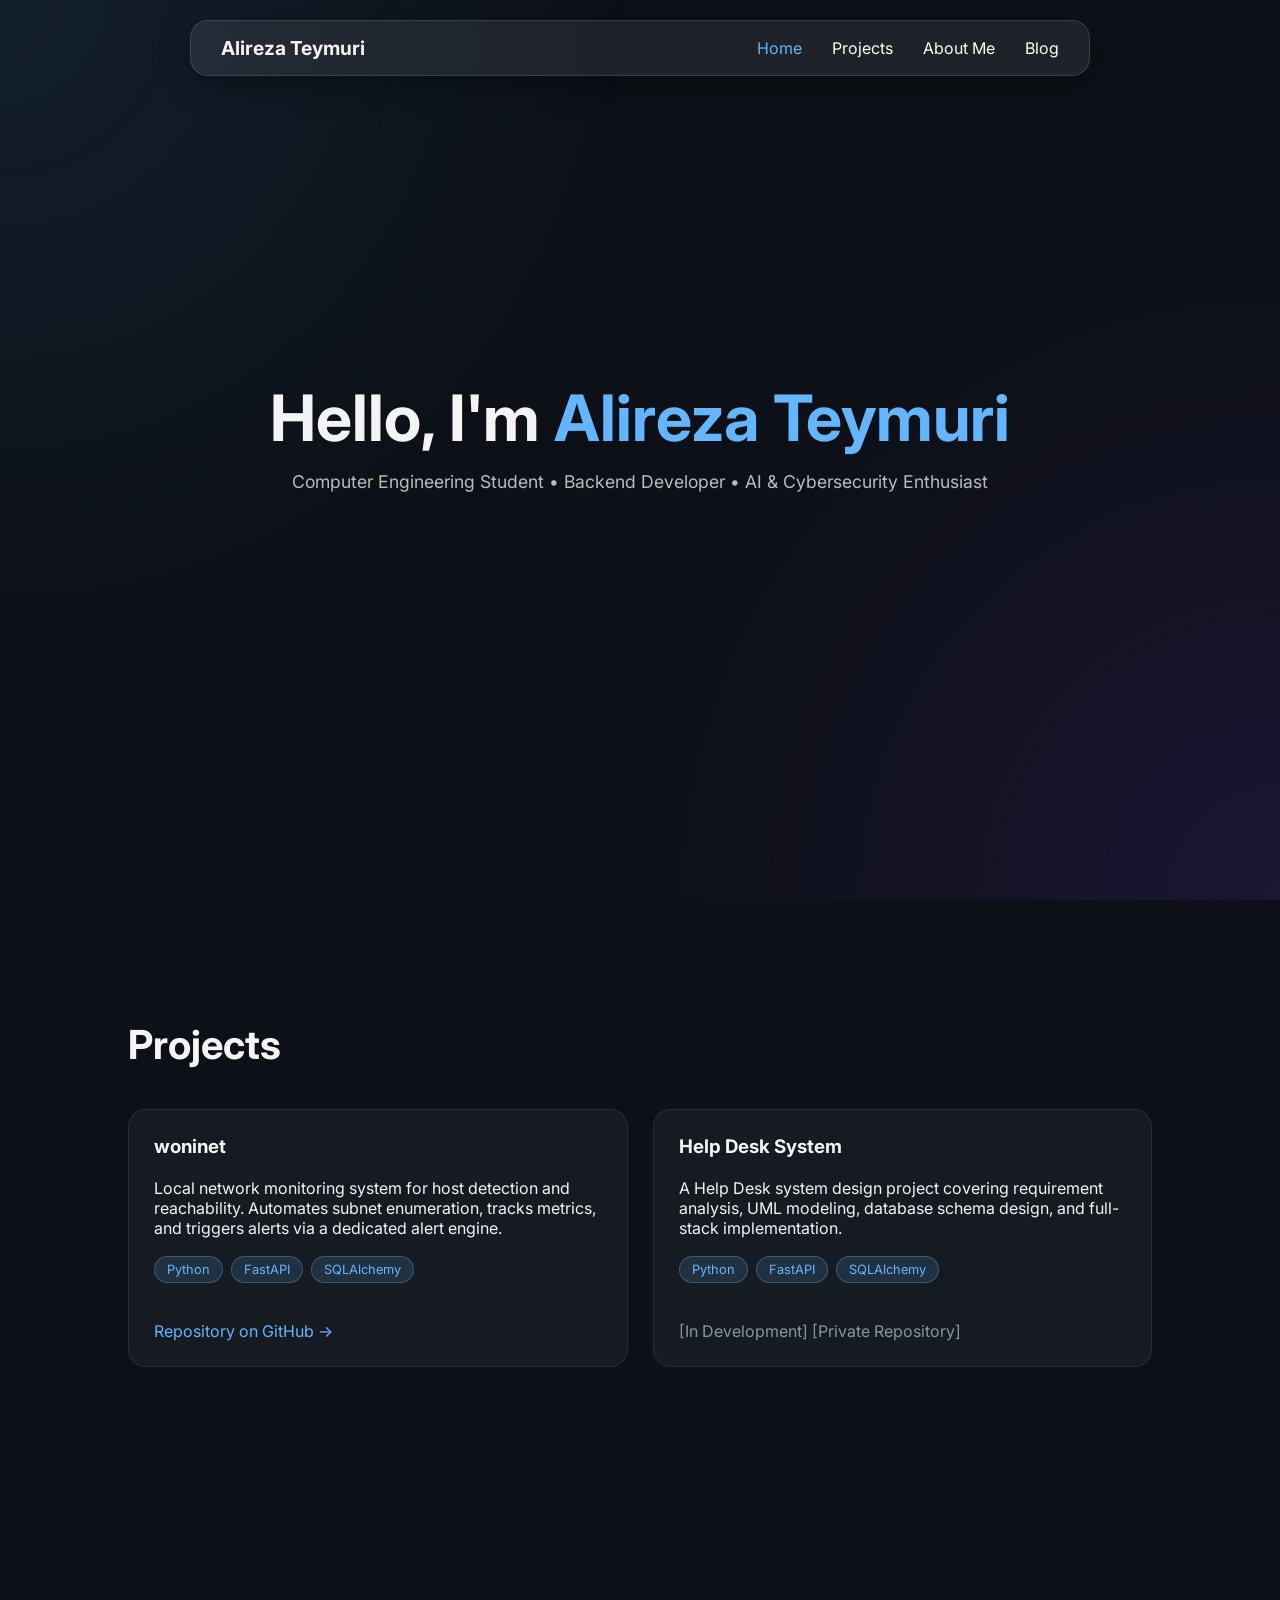
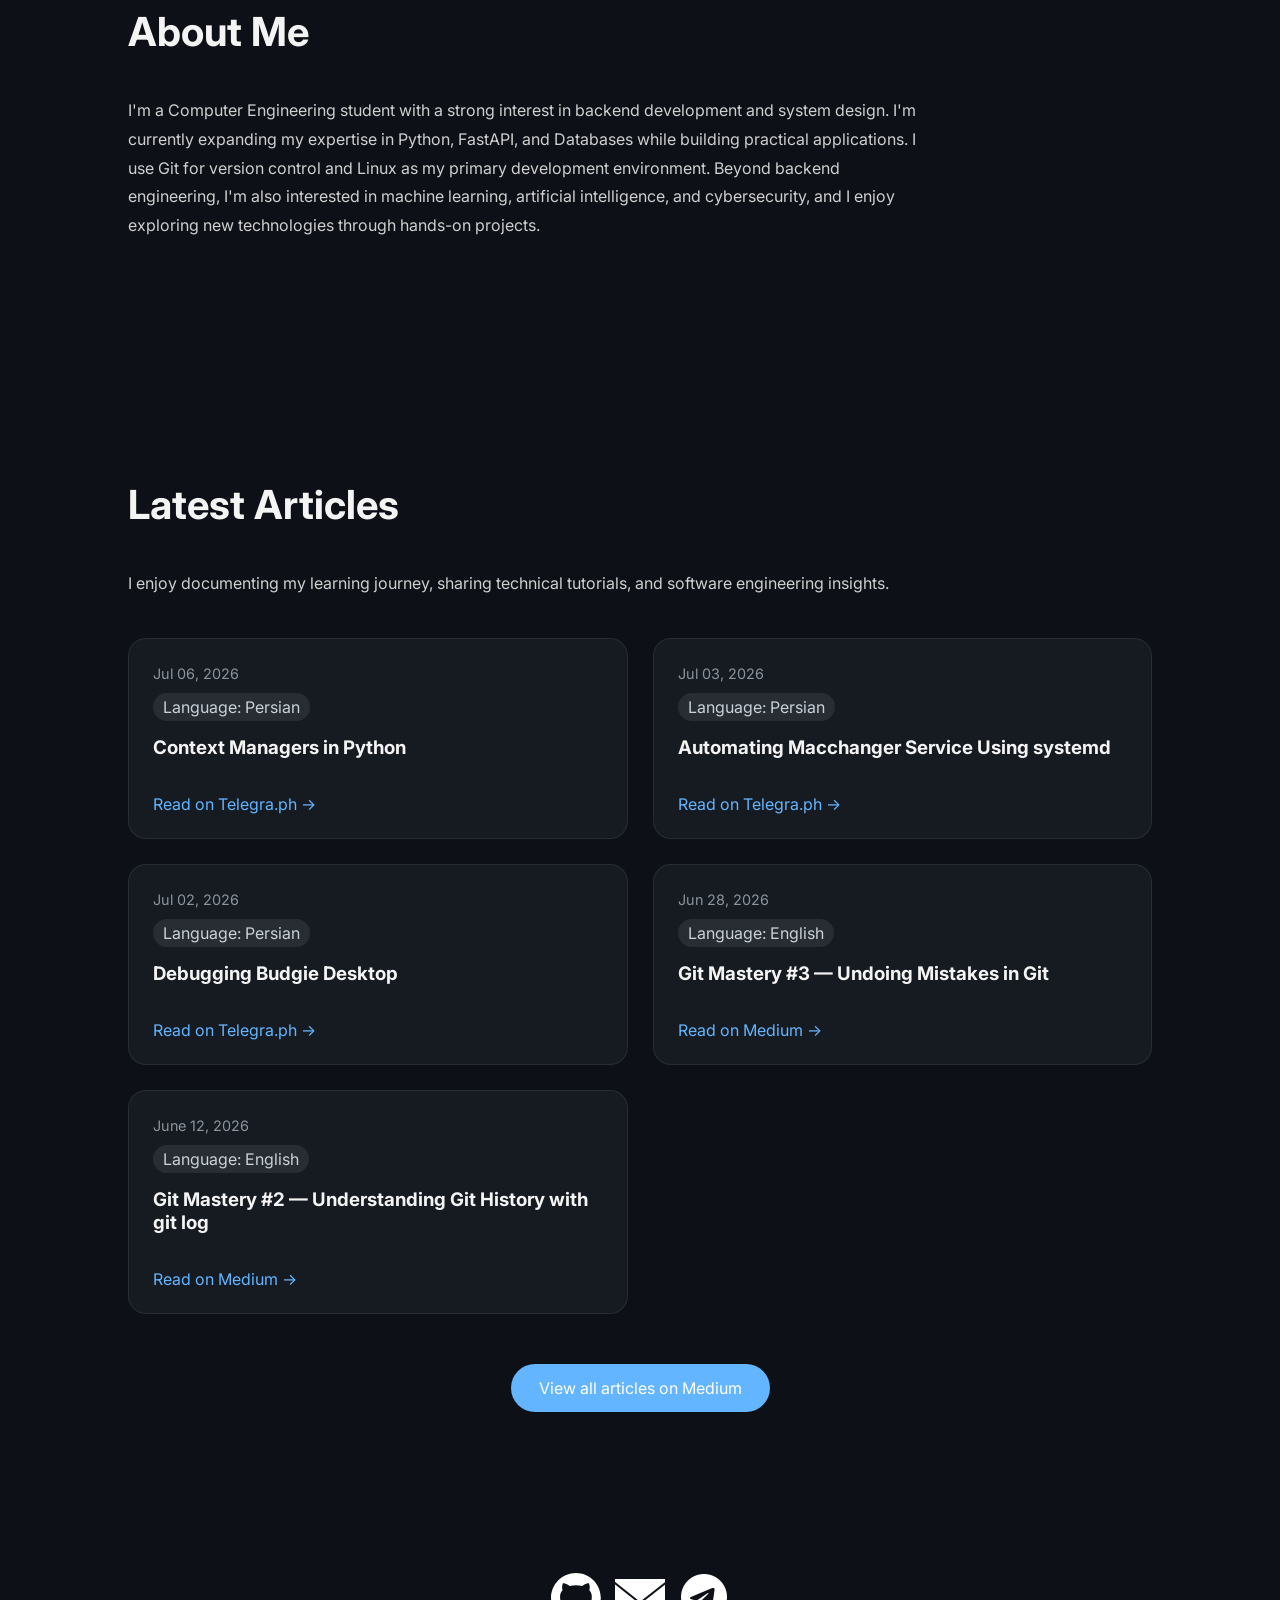
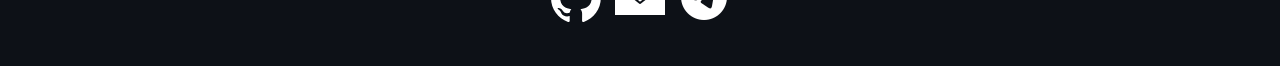
==== index.html @ 61dcb10d "refactor: remove the terminal project files" ====
<!DOCTYPE html>
<html lang="en">
<head>
    <meta charset="UTF-8">
    <meta name="viewport" content="width=device-width, initial-scale=1.0">
    <title>Alireza Teymuri | Portfolio</title>

    <link rel="stylesheet" href="./static/style.css">

    <!-- Google Font -->
    <link rel="preconnect" href="https://fonts.googleapis.com">
    <link rel="preconnect" href="https://fonts.gstatic.com" crossorigin>
    <link href="https://fonts.googleapis.com/css2?family=Inter:wght@300;400;500;600;700&display=swap" rel="stylesheet">
    <link rel="shortcut icon" href="./img/icons8-curly-brackets-16.png" type="image/x-icon">
</head>
<body>

<nav id="navbar">
    <div class="logo">Alireza Teymuri</div>

    <ul>
        <li><a href="#home" class="active">Home</a></li>
        <li><a href="#projects">Projects</a></li>
        <li><a href="#about">About Me</a></li>
        <li><a href="#blog">Blog</a></li>
    </ul>
</nav>

<section id="home" class="hero">
    <div class="hero-content">
        <h1>Hello, I'm <span>Alireza Teymuri</span></h1>
        <p>
            Computer Engineering Student • Backend Developer •
            AI & Cybersecurity Enthusiast
        </p>
    </div>
</section>

<section id="projects">
    <h2>Projects</h2>

    <div class="cards">

        <div class="card">
            <h3>woninet</h3>
            <br />
            <p>
                Local network monitoring system for host detection and reachability.
                Automates subnet enumeration, tracks metrics, and triggers alerts via
                a dedicated alert engine.
            </p>
            <div class="tech-stack">
                <span class="tech">Python</span>
                <span class="tech">FastAPI</span>
                <span class="tech">SQLAlchemy</span>
            </div>
            <a href="https://github.com/teymuri-alireza/woninet" target="_blank" rel="noopener noreferrer">
                Repository on GitHub →
            </a>
        </div>

        <div class="card">
            <h3>Help Desk System</h3>
            <br />
            <p>
                A Help Desk system design project covering requirement analysis,
                UML modeling, database schema design, and full-stack implementation.
            </p>
            <div class="tech-stack">
                <span class="tech">Python</span>
                <span class="tech">FastAPI</span>
                <span class="tech">SQLAlchemy</span>
            </div>
            <br />
            <span class="in_development">[In Development] [Private Repository]</span>
        </div>

    </div>
</section>

<section id="about">
    <h2>About Me</h2>

    <p>
        I'm a Computer Engineering student with a strong interest in backend development and
        system design. I'm currently expanding my expertise in Python, FastAPI, and Databases while
        building practical applications. I use Git for version control and Linux as my primary
        development environment. Beyond backend engineering, I'm also interested in machine
        learning, artificial intelligence, and cybersecurity, and I enjoy exploring new technologies
        through hands-on projects.
    </p>

</section>

<section id="blog">
    <h2>Latest Articles</h2>

    <p class="section-description">
        I enjoy documenting my learning journey, sharing technical tutorials,
        and software engineering insights.
    </p>

    <div class="blog-grid">

        <article class="blog-card">
            <span class="blog-date">Jul 06, 2026</span>
            <div class="blog-meta">
                <span class="lang-badge">Language: Persian</span>
            </div>
            <h3>Context Managers in Python</h3>
            <a href="https://telegra.ph/Context-Managers-in-Python-07-06"
                target="_blank"
                rel="noopener noreferrer">
                Read on Telegra.ph →
            </a>
        </article>

        <article class="blog-card">
            <span class="blog-date">Jul 03, 2026</span>
            <div class="blog-meta">
                <span class="lang-badge">Language: Persian</span>
            </div>
            <h3>Automating Macchanger Service Using systemd</h3>
            <a href="https://telegra.ph/Automating-Macchanger-Service-Using-systemd-07-03"
                target="_blank"
                rel="noopener noreferrer">
                Read on Telegra.ph →
            </a>
        </article>

        <article class="blog-card">
            <span class="blog-date">Jul 02, 2026</span>
            <div class="blog-meta">
                <span class="lang-badge">Language: Persian</span>
            </div>
            <h3>Debugging Budgie Desktop</h3>
            <a href="https://telegra.ph/Debugging-Budgie-Desktop-07-02"
                target="_blank"
                rel="noopener noreferrer">
                Read on Telegra.ph →
            </a>
        </article>

        <article class="blog-card">
            <span class="blog-date">Jun 28, 2026</span>
            <div class="blog-meta">
                <span class="lang-badge">Language: English</span>
            </div>
            <h3>Git Mastery #3 — Undoing Mistakes in Git</h3>
            <a href="https://medium.com/@teymuri_dev/git-mastery-3-undoing-mistakes-in-git-7dbf4051f733"
                target="_blank"
                rel="noopener noreferrer">
                Read on Medium →
            </a>
        </article>

        <article class="blog-card">
            <span class="blog-date">June 12, 2026</span>
            <div class="blog-meta">
                <span class="lang-badge">Language: English</span>
            </div>
            <h3>Git Mastery #2 — Understanding Git History with git log</h3>
            <a href="https://medium.com/@teymuri_dev/git-mastery-2-understanding-git-history-with-git-log-06827c3f1d6e"
                target="_blank"
                rel="noopener noreferrer">
                Read on Medium →
            </a>
        </article>

    </div>

    <div class="blog-footer">
        <a class="medium-btn"
            href="https://medium.com/@teymuri_dev"
            target="_blank"
            rel="noopener noreferrer">
            View all articles on Medium
        </a>
    </div>
</section>

<footer>
    <a href="https://github.com/teymuri-alireza" alt="GitHub" title="GitHub" target="_blank" rel="noopener noreferrer">
        <img src="./img/github-mark-white.svg" />
    </a>
    <a href="mailto:teymuri.alireza98@gmail.com" alt="E-Mail" title="E-Mail">
        <img src="./img/icons8-email-50.png" />
    </a>
    <a href="https://t.me/DevJournals" alt="Telegram Channel (Language: Persian)" title="Telegram Channel (Language: Persian)">
        <img src="./img/icons8-telegram-50.png" />
    </a>
</footer>

<script src="./static/app.js"></script>

</body>
</html>
---- static/style.css ----
::selection{
    background: #64b5ff;
    color: #161b22;
}

::-webkit-scrollbar {
  width: 10px;
}

::-webkit-scrollbar-track {
  background: #f1f1f1; 
}

::-webkit-scrollbar-thumb {
  background: #64b5ff; 
}

::-webkit-scrollbar-thumb:hover {
  background: #2b74ff; 
}

*{
    margin:0;
    padding:0;
    box-sizing:border-box;
}

html{
    scroll-behavior:smooth;
}

body{
    font-family:"Inter",sans-serif;
    background:#0d1117;
    color:#f4f4f4;
    overflow-x:hidden;
    cursor: url("../img/icons8-select-cursor-24.png") 0 0, auto;
}

/* Background */
body::before{
    content:"";
    position:fixed;
    inset:0;
    background:
    radial-gradient(circle at top left,#1f3b5b55,transparent 40%),
    radial-gradient(circle at bottom right,#3c1e7055,transparent 40%);
    z-index:-2;
}

/* Navbar */
nav{
    position:fixed;
    top:20px;
    left:50%;
    transform:translateX(-50%);
    width:min(900px,90%);
    padding:15px 30px;
    display:flex;
    justify-content:space-between;
    align-items:center;
    border-radius:18px;
    background:rgba(255,255,255,.08);
    backdrop-filter:blur(16px);
    -webkit-backdrop-filter:blur(16px);
    border:1px solid rgba(255,255,255,.12);
    box-shadow:0 8px 30px rgba(0,0,0,.35);
    z-index:1000;
}

.logo{
    font-size:1.2rem;
    font-weight:700;
}

nav ul{
    display:flex;
    list-style:none;
    gap:30px;
}

nav a{
    color:white;
    text-decoration:none;
    transition:.3s;
}

nav a:hover,
nav a.active{
    color:#64b5ff;
}

/* Hero */
.hero{
    min-height:100vh;
    display:flex;
    justify-content:center;
    align-items:center;
    text-align:center;
    padding:0 20px;
}

.hero h1{
    font-size:4rem;
    margin-bottom:15px;
}

.hero span{
    color:#64b5ff;
}

.hero p{
    color:#bcbcbc;
    font-size:1.1rem;
    margin-bottom:30px;
}

button{
    padding:14px 32px;
    border:none;
    border-radius:50px;
    background:#2b74ff;
    color:white;
    cursor:pointer;
    transition:.3s;
}

button:hover{
    transform:translateY(-3px);
    background:#4388ff;
}

/* Sections */
section{
    padding:120px 10%;
}

section h2{
    font-size:2.5rem;
    margin-bottom:40px;
}

/* Cards */
.cards{
    display:grid;
    grid-template-columns:repeat(auto-fit,minmax(260px,1fr));
    gap:25px;
}

.card{
    background:#161b22;
    border:1px solid rgba(255,255,255,.08);
    border-radius:18px;
    padding:25px;
    transition:.3s;
}

.card:hover{
    transform:translateY(-8px);
    border-color:#2b74ff;
}

.card a{
    display:inline-block;
    margin-top:20px;
    color:#64b5ff;
    text-decoration:none;
}

.card .in_development{
    color: #8b949e;
}

/* Stack Badges */
.tech-stack {
    display: flex;
    flex-wrap: wrap;
    gap: 8px;
    margin: 18px 0;
}

.tech {
    padding: 5px 12px;
    border-radius: 999px;
    font-size: 0.8rem;
    background: rgba(100, 181, 255, 0.15);
    color: #64b5ff;
    border: 1px solid rgba(100, 181, 255, 0.3);
}

/* About */
#about p,
#blog p{
    max-width:800px;
    line-height:1.8;
    color:#cfcfcf;
}

/* Latest Articles */
.blog-grid{
    display:grid;
    grid-template-columns:repeat(auto-fit,minmax(420px,1fr));
    gap:25px;
    margin-top:40px;
}

.blog-card{
    background:#161b22;
    border:1px solid rgba(255,255,255,.08);
    border-radius:18px;
    padding:24px;
    transition:.3s;
}

.blog-card:hover{
    transform:translateY(-8px);
    border-color:#64b5ff;
}

.blog-date{
    color:#8b949e;
    font-size:.9rem;
}

.blog-card h3{
    margin:15px 0;
}

.blog-card p{
    color:#c9d1d9;
    line-height:1.6;
}

.blog-card a{
    display:inline-block;
    margin-top:20px;
    color:#64b5ff;
    text-decoration:none;
}

.blog-meta {
    margin: 10px 0;
}

.lang-badge {
    display: inline-block;
    padding: 4px 10px;
    border-radius: 999px;
    background: rgba(255,255,255,0.08);
    color: #c9d1d9;
}

.blog-footer{
    margin-top:50px;
    text-align:center;
}

.medium-btn{
    display:inline-block;
    padding:14px 28px;
    border-radius:50px;
    background:#64b5ff;
    color:#fff;
    text-decoration:none;
}

/* Footer */

footer{
    padding:40px;
    text-align:center;
    color:#888;
}

footer a{
    color: transparent;
    margin-left: 5px;
    margin-right: 5px;
}

footer img{
    width: 50px;
}

/* Responsive */
@media(max-width:700px){

    nav{
        flex-direction:column;
        gap:15px;
    }

    nav ul{
        gap:15px;
        flex-wrap:wrap;
        justify-content:center;
    }

    .hero h1{
        font-size:2.7rem;
    }

}
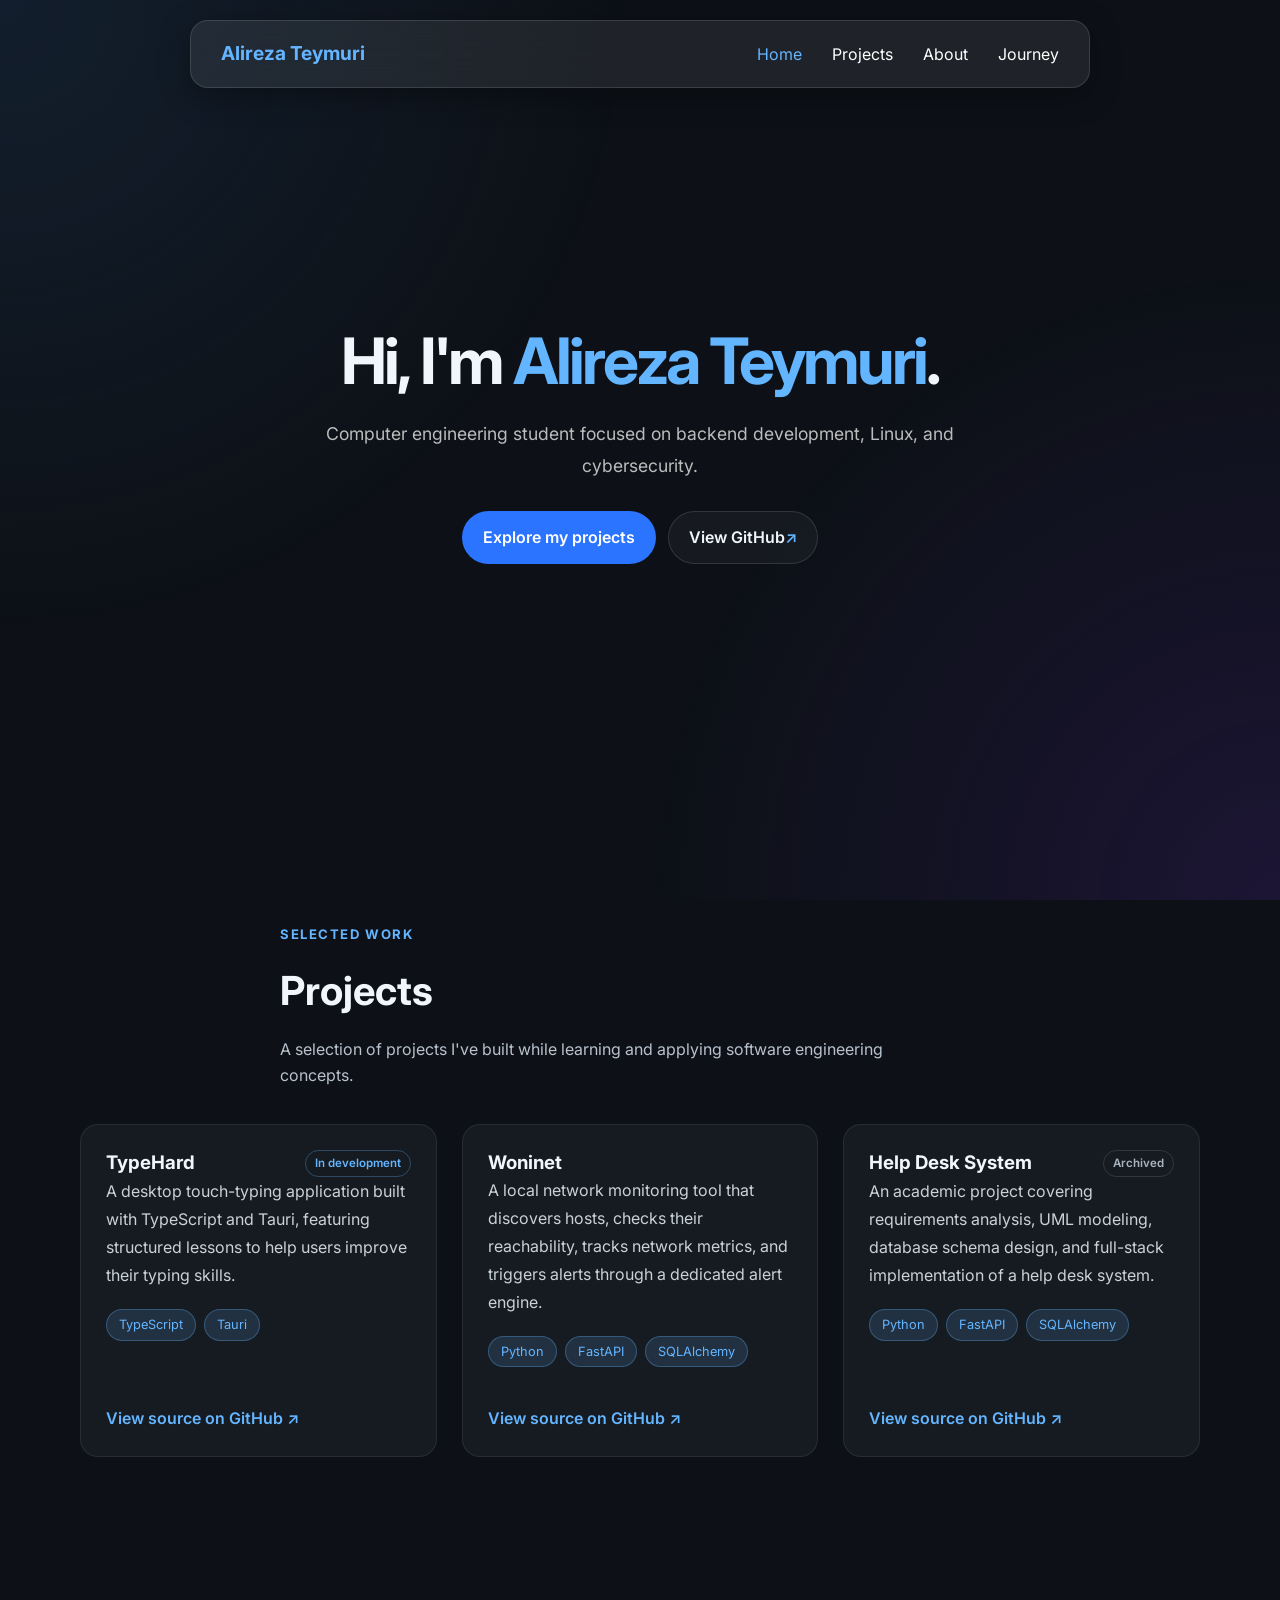
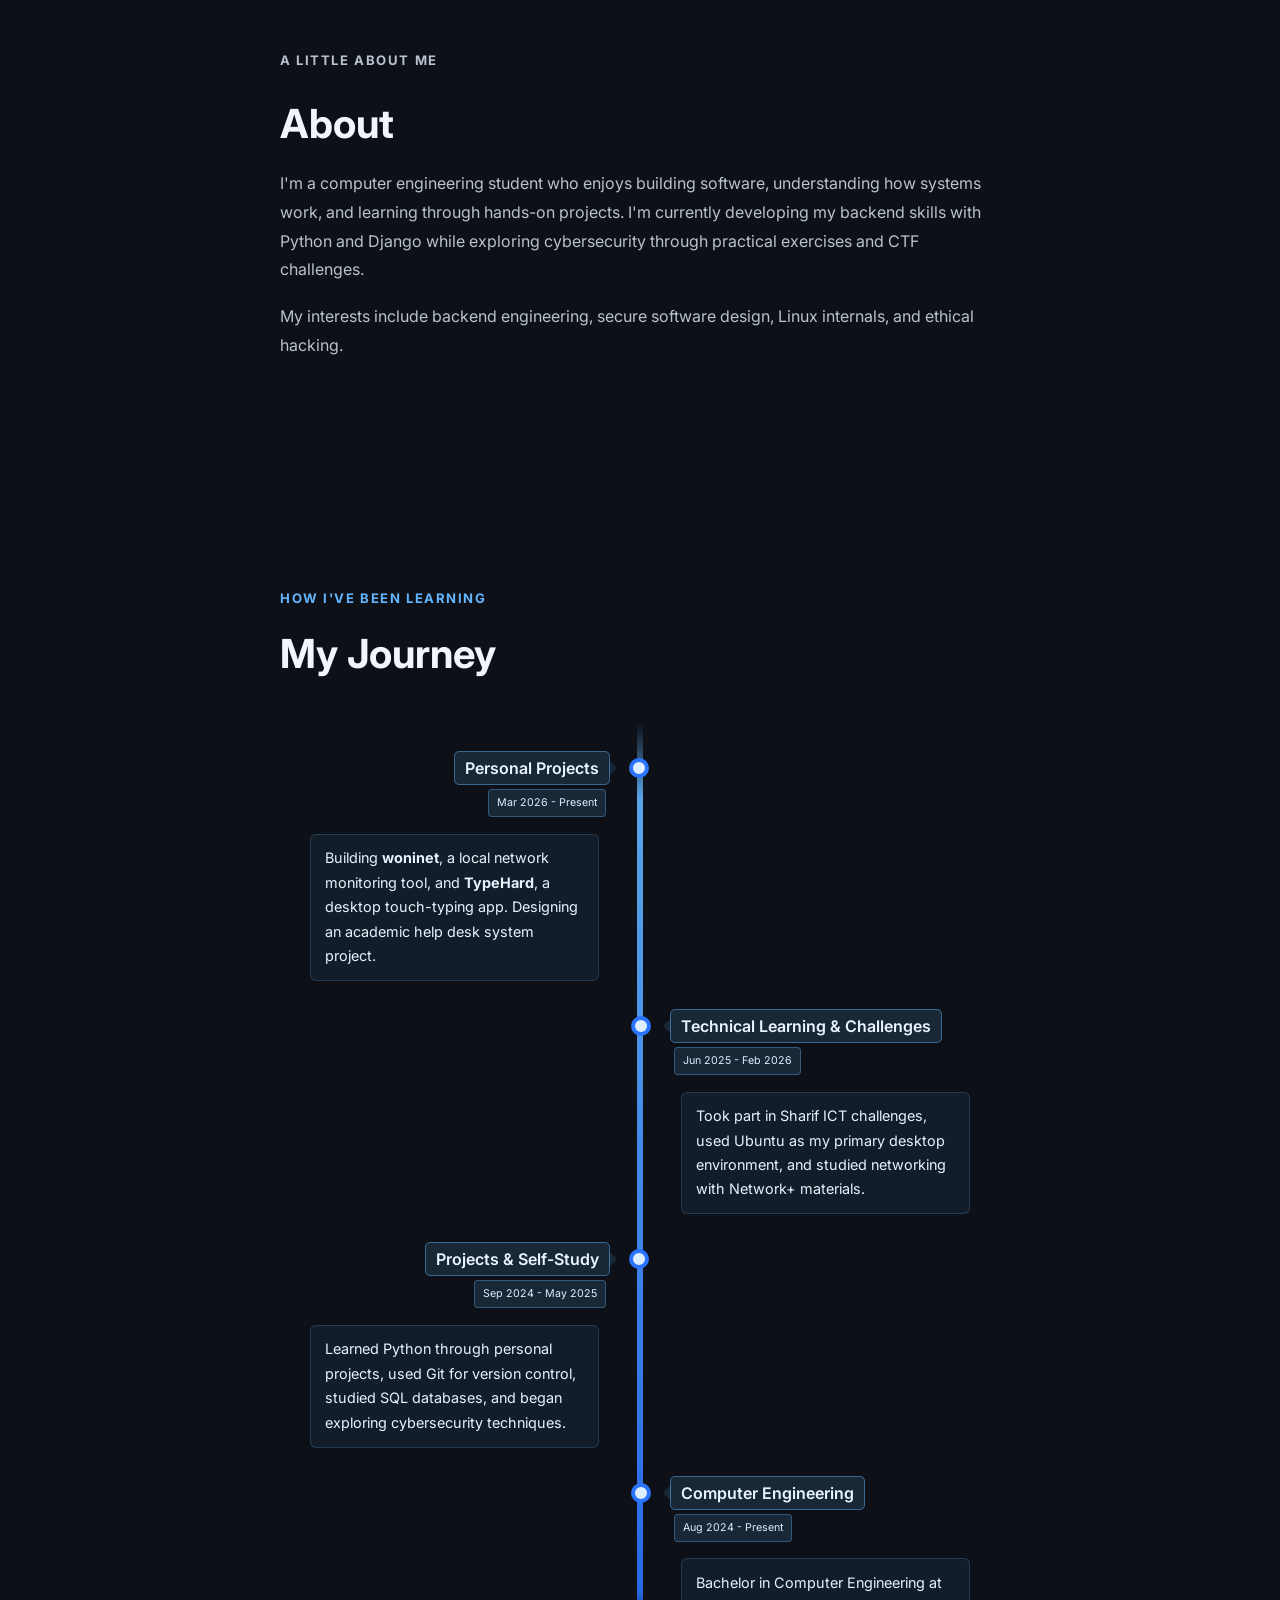
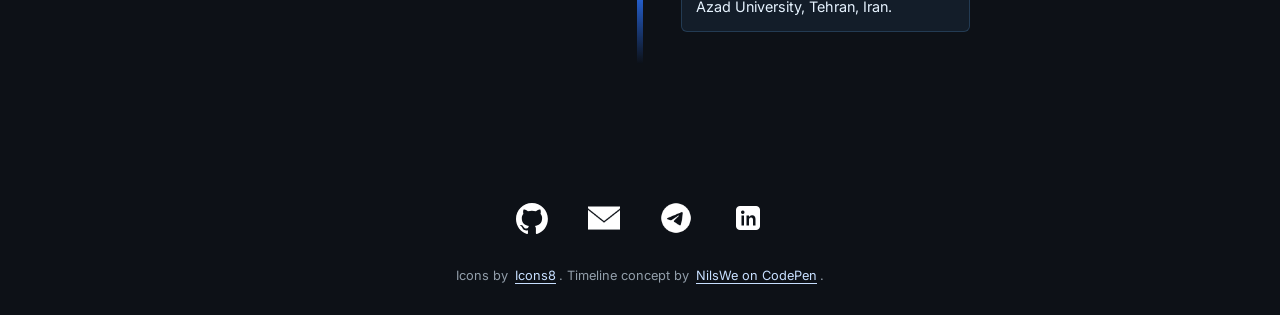
==== commit 6d3e8538: "feat(ui): update UI, add timeline, and remove articles" ====
--- a/index.html
+++ b/index.html
@@ -2,196 +2,169 @@
 <html lang="en">
 <head>
     <meta charset="UTF-8">
-    <meta name="viewport" content="width=device-width, initial-scale=1.0">
+    <meta name="viewport" content="width=device-width, initial-scale=1">
+    <meta name="description" content="Alireza Teymuri's portfolio: backend development, software projects, Linux, and cybersecurity.">
+    <meta name="theme-color" content="#0d1117">
     <title>Alireza Teymuri | Portfolio</title>
 
     <link rel="stylesheet" href="./static/style.css">
-
-    <!-- Google Font -->
     <link rel="preconnect" href="https://fonts.googleapis.com">
     <link rel="preconnect" href="https://fonts.gstatic.com" crossorigin>
-    <link href="https://fonts.googleapis.com/css2?family=Inter:wght@300;400;500;600;700&display=swap" rel="stylesheet">
-    <link rel="shortcut icon" href="./img/icons8-curly-brackets-16.png" type="image/x-icon">
+    <link href="https://fonts.googleapis.com/css2?family=Inter:wght@400;500;600;700&display=swap" rel="stylesheet">
+    <link rel="icon" href="./img/icons8-curly-brackets-16.png" type="image/png">
 </head>
 <body>
+    <nav id="navbar" aria-label="Main navigation">
+        <a class="logo" href="#home" aria-label="Alireza Teymuri — home">Alireza Teymuri</a>
+        <ul>
+            <li><a href="#home" class="active">Home</a></li>
+            <li><a href="#projects">Projects</a></li>
+            <li><a href="#about">About</a></li>
+            <li><a href="#timeline">Journey</a></li>
+        </ul>
+    </nav>
 
-<nav id="navbar">
-    <div class="logo">Alireza Teymuri</div>
+    <main id="main-content">
+        <section id="home" class="hero">
+            <div class="hero-content">
+                <h1>Hi, I'm <span>Alireza Teymuri</span>.</h1>
+                <p class="hero-summary">Computer engineering student focused on backend development, Linux, and cybersecurity.</p>
+                <div class="hero-actions">
+                    <a class="button button-primary" href="#projects">Explore my projects</a>
+                    <a class="button button-secondary" href="https://github.com/teymuri-alireza" target="_blank" rel="noopener noreferrer">View GitHub <span aria-hidden="true">↗</span></a>
+                </div>
+            </div>
+        </section>
 
-    <ul>
-        <li><a href="#home" class="active">Home</a></li>
-        <li><a href="#projects">Projects</a></li>
-        <li><a href="#about">About Me</a></li>
-        <li><a href="#blog">Blog</a></li>
-    </ul>
-</nav>
+        <section id="projects" class="section">
+            <div class="section-heading">
+                <p class="eyebrow">Selected work</p>
+                <h2>Projects</h2>
+                <p>A selection of projects I've built while learning and applying software engineering concepts.</p>
+            </div>
 
-<section id="home" class="hero">
-    <div class="hero-content">
-        <h1>Hello, I'm <span>Alireza Teymuri</span></h1>
-        <p>
-            Computer Engineering Student • Backend Developer •
-            AI & Cybersecurity Enthusiast
-        </p>
-    </div>
-</section>
+            <div class="cards">
+                <article class="card">
+                    <div class="card-heading">
+                        <h3>TypeHard</h3>
+                        <span class="project-status">In development</span>
+                    </div>
+                    <p>A desktop touch-typing application built with TypeScript and Tauri, featuring structured lessons to help users improve their typing skills.</p>
+                    <div class="tech-stack" aria-label="Technologies used">
+                        <span class="tech">TypeScript</span>
+                        <span class="tech">Tauri</span>
+                    </div>
+                    <a class="project-link" href="https://github.com/teymuri-alireza/typehard" target="_blank" rel="noopener noreferrer">View source on GitHub <span aria-hidden="true">↗</span></a>
+                </article>
 
-<section id="projects">
-    <h2>Projects</h2>
+                <article class="card">
+                    <div class="card-heading">
+                        <h3>Woninet</h3>
+                    </div>
+                    <p>A local network monitoring tool that discovers hosts, checks their reachability, tracks network metrics, and triggers alerts through a dedicated alert engine.</p>
+                    <div class="tech-stack" aria-label="Technologies used">
+                        <span class="tech">Python</span>
+                        <span class="tech">FastAPI</span>
+                        <span class="tech">SQLAlchemy</span>
+                    </div>
+                    <a class="project-link" href="https://github.com/teymuri-alireza/woninet" target="_blank" rel="noopener noreferrer">View source on GitHub <span aria-hidden="true">↗</span></a>
+                </article>
 
-    <div class="cards">
+                <article class="card">
+                    <div class="card-heading">
+                        <h3>Help Desk System</h3>
+                        <span class="project-status project-status-muted">Archived</span>
+                    </div>
+                    <p>An academic project covering requirements analysis, UML modeling, database schema design, and full-stack implementation of a help desk system.</p>
+                    <div class="tech-stack" aria-label="Technologies used">
+                        <span class="tech">Python</span>
+                        <span class="tech">FastAPI</span>
+                        <span class="tech">SQLAlchemy</span>
+                    </div>
+                    <a class="project-link" href="https://github.com/teymuri-alireza/help-desk-system" target="_blank" rel="noopener noreferrer">View source on GitHub <span aria-hidden="true">↗</span></a>
+                </article>
+            </div>
+        </section>
 
-        <div class="card">
-            <h3>woninet</h3>
-            <br />
-            <p>
-                Local network monitoring system for host detection and reachability.
-                Automates subnet enumeration, tracks metrics, and triggers alerts via
-                a dedicated alert engine.
-            </p>
-            <div class="tech-stack">
-                <span class="tech">Python</span>
-                <span class="tech">FastAPI</span>
-                <span class="tech">SQLAlchemy</span>
+        <section id="about" class="section about-section">
+            <div class="section-heading">
+                <p class="eyebrow">A little about me</p>
+                <h2>About</h2>
+                <p>I'm a computer engineering student who enjoys building software, understanding how systems work, and learning through hands-on projects. I'm currently developing my backend skills with Python and Django while exploring cybersecurity through practical exercises and CTF challenges.</p>
+                <p>My interests include backend engineering, secure software design, Linux internals, and ethical hacking.</p>
             </div>
-            <a href="https://github.com/teymuri-alireza/woninet" target="_blank" rel="noopener noreferrer">
-                Repository on GitHub →
+        </section>
+
+        <section id="timeline" class="section journey-section">
+            <div class="section-heading">
+                <p class="eyebrow">How I've been learning</p>
+                <h2>My Journey</h2>
+            </div>
+            <ol class="timeline">
+                <li>
+                    <div class="direction-l">
+                        <div class="flag-wrapper">
+                            <span class="flag">Personal Projects</span>
+                            <span class="time-wrapper"><time class="time" datetime="2026-03">Mar 2026 - Present</time></span>
+                        </div>
+                        <div class="desc">
+                            Building <strong>woninet</strong>, a local network monitoring tool, and <strong>TypeHard</strong>, a desktop touch-typing app. Designing an academic help desk system project.
+                        </div>
+                    </div>
+                </li>
+                <li>
+                    <div class="direction-r">
+                        <div class="flag-wrapper">
+                            <span class="flag">Technical Learning &amp; Challenges</span>
+                            <span class="time-wrapper"><time class="time" datetime="2025-06">Jun 2025 - Feb 2026</time></span>
+                        </div>
+                        <div class="desc">
+                            Took part in Sharif ICT challenges, used Ubuntu as my primary desktop environment, and studied networking with Network+ materials.
+                        </div>
+                    </div>
+                </li>
+                <li>
+                    <div class="direction-l">
+                        <div class="flag-wrapper">
+                            <span class="flag">Projects &amp; Self-Study</span>
+                            <span class="time-wrapper"><time class="time" datetime="2024-09">Sep 2024 - May 2025</time></span>
+                        </div>
+                        <div class="desc">
+                            Learned Python through personal projects, used Git for version control, studied SQL databases, and began exploring cybersecurity techniques.
+                        </div>
+                    </div>
+                </li>
+                <li>
+                    <div class="direction-r">
+                        <div class="flag-wrapper">
+                            <span class="flag">Computer Engineering</span>
+                            <span class="time-wrapper"><time class="time" datetime="2024-08">Aug 2024 - Present</time></span>
+                        </div>
+                        <div class="desc">Bachelor in Computer Engineering at Azad University, Tehran, Iran.</div>
+                    </div>
+                </li>
+            </ol>
+        </section>
+    </main>
+
+    <footer class="site-footer">
+        <div class="social-links" aria-label="Contact and social links">
+            <a href="https://github.com/teymuri-alireza" aria-label="GitHub" title="GitHub" target="_blank" rel="noopener noreferrer">
+                <img src="./img/github-mark-white.svg" alt="" width="40" height="40">
+            </a>
+            <a href="mailto:teymuri.alireza98@gmail.com" aria-label="Email" title="Email">
+                <img src="./img/icons8-email-50.png" alt="" width="40" height="40">
+            </a>
+            <a href="https://t.me/DevJournals" aria-label="Telegram channel (Persian)" title="Telegram channel (in Persian)" target="_blank" rel="noopener noreferrer">
+                <img src="./img/icons8-telegram-50.png" alt="" width="40" height="40">
+            </a>
+            <a href="https://www.linkedin.com/in/alireza-teymuri-b76406443/" aria-label="LinkedIn" title="LinkedIn" target="_blank" rel="noopener noreferrer">
+                <img src="./img/icons8-linkedin-64.png" alt="" width="40" height="40">
             </a>
         </div>
+        <p class="credits">Icons by <a href="https://icons8.com/" target="_blank" rel="noopener noreferrer">Icons8</a>. Timeline concept by <a href="https://codepen.io/NilsWe/pen/Axdozd" target="_blank" rel="noopener noreferrer">NilsWe on CodePen</a>.</p>
+    </footer>
 
-        <div class="card">
-            <h3>Help Desk System</h3>
-            <br />
-            <p>
-                A Help Desk system design project covering requirement analysis,
-                UML modeling, database schema design, and full-stack implementation.
-            </p>
-            <div class="tech-stack">
-                <span class="tech">Python</span>
-                <span class="tech">FastAPI</span>
-                <span class="tech">SQLAlchemy</span>
-            </div>
-            <br />
-            <span class="in_development">[In Development] [Private Repository]</span>
-        </div>
-
-    </div>
-</section>
-
-<section id="about">
-    <h2>About Me</h2>
-
-    <p>
-        I'm a Computer Engineering student with a strong interest in backend development and
-        system design. I'm currently expanding my expertise in Python, FastAPI, and Databases while
-        building practical applications. I use Git for version control and Linux as my primary
-        development environment. Beyond backend engineering, I'm also interested in machine
-        learning, artificial intelligence, and cybersecurity, and I enjoy exploring new technologies
-        through hands-on projects.
-    </p>
-
-</section>
-
-<section id="blog">
-    <h2>Latest Articles</h2>
-
-    <p class="section-description">
-        I enjoy documenting my learning journey, sharing technical tutorials,
-        and software engineering insights.
-    </p>
-
-    <div class="blog-grid">
-
-        <article class="blog-card">
-            <span class="blog-date">Jul 06, 2026</span>
-            <div class="blog-meta">
-                <span class="lang-badge">Language: Persian</span>
-            </div>
-            <h3>Context Managers in Python</h3>
-            <a href="https://telegra.ph/Context-Managers-in-Python-07-06"
-                target="_blank"
-                rel="noopener noreferrer">
-                Read on Telegra.ph →
-            </a>
-        </article>
-
-        <article class="blog-card">
-            <span class="blog-date">Jul 03, 2026</span>
-            <div class="blog-meta">
-                <span class="lang-badge">Language: Persian</span>
-            </div>
-            <h3>Automating Macchanger Service Using systemd</h3>
-            <a href="https://telegra.ph/Automating-Macchanger-Service-Using-systemd-07-03"
-                target="_blank"
-                rel="noopener noreferrer">
-                Read on Telegra.ph →
-            </a>
-        </article>
-
-        <article class="blog-card">
-            <span class="blog-date">Jul 02, 2026</span>
-            <div class="blog-meta">
-                <span class="lang-badge">Language: Persian</span>
-            </div>
-            <h3>Debugging Budgie Desktop</h3>
-            <a href="https://telegra.ph/Debugging-Budgie-Desktop-07-02"
-                target="_blank"
-                rel="noopener noreferrer">
-                Read on Telegra.ph →
-            </a>
-        </article>
-
-        <article class="blog-card">
-            <span class="blog-date">Jun 28, 2026</span>
-            <div class="blog-meta">
-                <span class="lang-badge">Language: English</span>
-            </div>
-            <h3>Git Mastery #3 — Undoing Mistakes in Git</h3>
-            <a href="https://medium.com/@teymuri_dev/git-mastery-3-undoing-mistakes-in-git-7dbf4051f733"
-                target="_blank"
-                rel="noopener noreferrer">
-                Read on Medium →
-            </a>
-        </article>
-
-        <article class="blog-card">
-            <span class="blog-date">June 12, 2026</span>
-            <div class="blog-meta">
-                <span class="lang-badge">Language: English</span>
-            </div>
-            <h3>Git Mastery #2 — Understanding Git History with git log</h3>
-            <a href="https://medium.com/@teymuri_dev/git-mastery-2-understanding-git-history-with-git-log-06827c3f1d6e"
-                target="_blank"
-                rel="noopener noreferrer">
-                Read on Medium →
-            </a>
-        </article>
-
-    </div>
-
-    <div class="blog-footer">
-        <a class="medium-btn"
-            href="https://medium.com/@teymuri_dev"
-            target="_blank"
-            rel="noopener noreferrer">
-            View all articles on Medium
-        </a>
-    </div>
-</section>
-
-<footer>
-    <a href="https://github.com/teymuri-alireza" alt="GitHub" title="GitHub" target="_blank" rel="noopener noreferrer">
-        <img src="./img/github-mark-white.svg" />
-    </a>
-    <a href="mailto:teymuri.alireza98@gmail.com" alt="E-Mail" title="E-Mail">
-        <img src="./img/icons8-email-50.png" />
-    </a>
-    <a href="https://t.me/DevJournals" alt="Telegram Channel (Language: Persian)" title="Telegram Channel (Language: Persian)">
-        <img src="./img/icons8-telegram-50.png" />
-    </a>
-</footer>
-
-<script src="./static/app.js"></script>
-
+    <script src="./static/app.js" defer></script>
 </body>
-</html>+</html>
--- a/static/style.css
+++ b/static/style.css
@@ -171,6 +171,12 @@
     color: #8b949e;
 }
 
+.card .archived_project {
+    color: #8b949e;
+    font-weight: 100;
+    font-size: 1rem;
+}
+
 /* Stack Badges */
 .tech-stack {
     display: flex;
@@ -189,79 +195,303 @@
 }
 
 /* About */
-#about p,
-#blog p{
+#about p {
     max-width:800px;
     line-height:1.8;
     color:#cfcfcf;
 }
 
-/* Latest Articles */
-.blog-grid{
-    display:grid;
-    grid-template-columns:repeat(auto-fit,minmax(420px,1fr));
-    gap:25px;
-    margin-top:40px;
-}
-
-.blog-card{
-    background:#161b22;
-    border:1px solid rgba(255,255,255,.08);
-    border-radius:18px;
-    padding:24px;
-    transition:.3s;
-}
-
-.blog-card:hover{
-    transform:translateY(-8px);
-    border-color:#64b5ff;
-}
-
-.blog-date{
-    color:#8b949e;
-    font-size:.9rem;
-}
-
-.blog-card h3{
-    margin:15px 0;
-}
-
-.blog-card p{
-    color:#c9d1d9;
-    line-height:1.6;
-}
-
-.blog-card a{
-    display:inline-block;
-    margin-top:20px;
-    color:#64b5ff;
-    text-decoration:none;
-}
-
-.blog-meta {
-    margin: 10px 0;
-}
-
-.lang-badge {
+/* Timeline */
+
+.timeline {
+    position: relative;
+    width: 660px;
+    margin: 0 auto;
+    margin-top: 20px;
+    padding: 1em 0;
+    list-style-type: none;
+}
+
+.timeline:before {
+    position: absolute;
+    left: 50%;
+    top: 0;
+    content: ' ';
+    display: block;
+    width: 6px;
+    height: 100%;
+    margin-left: -3px;
+    background: rgba(100, 181, 255, 0.2);
+    background: -moz-linear-gradient(top, rgba(100,181,255,0) 0%, rgba(100,181,255,0.9) 8%, rgba(43,116,255,0.9) 92%, rgba(100,181,255,0) 100%);
+    background: -webkit-gradient(linear, left top, left bottom, color-stop(0%,rgba(100,181,255,0)), color-stop(8%,rgba(100,181,255,0.9)), color-stop(92%,rgba(43,116,255,0.9)), color-stop(100%,rgba(100,181,255,0)));
+    background: -webkit-linear-gradient(top, rgba(100,181,255,0) 0%, rgba(100,181,255,0.9) 8%, rgba(43,116,255,0.9) 92%, rgba(100,181,255,0) 100%);
+    background: -o-linear-gradient(top, rgba(100,181,255,0) 0%, rgba(100,181,255,0.9) 8%, rgba(43,116,255,0.9) 92%, rgba(100,181,255,0) 100%);
+    background: -ms-linear-gradient(top, rgba(100,181,255,0) 0%, rgba(100,181,255,0.9) 8%, rgba(43,116,255,0.9) 92%, rgba(100,181,255,0) 100%);
+    background: linear-gradient(to bottom, rgba(100,181,255,0) 0%, rgba(100,181,255,0.9) 8%, rgba(43,116,255,0.9) 92%, rgba(100,181,255,0) 100%);
+
+    z-index: 5;
+}
+
+.timeline li {
+    padding: 1em 0;
+}
+
+.timeline li:after {
+    content: "";
+    display: block;
+    height: 0;
+    clear: both;
+    visibility: hidden;
+}
+
+.direction-l {
+    position: relative;
+    width: 300px;
+    float: left;
+    text-align: right;
+}
+
+.direction-r {
+    position: relative;
+    width: 300px;
+    float: right;
+}
+
+.flag-wrapper {
+    position: relative;
     display: inline-block;
-    padding: 4px 10px;
-    border-radius: 999px;
-    background: rgba(255,255,255,0.08);
-    color: #c9d1d9;
-}
-
-.blog-footer{
-    margin-top:50px;
-    text-align:center;
-}
-
-.medium-btn{
-    display:inline-block;
-    padding:14px 28px;
-    border-radius:50px;
-    background:#64b5ff;
-    color:#fff;
-    text-decoration:none;
+    
+    text-align: center;
+}
+
+.flag {
+    position: relative;
+    display: inline;
+    background: rgba(100, 181, 255, 0.14);
+    color: #eaf5ff;
+    padding: 6px 10px;
+    border: 1px solid rgba(100, 181, 255, 0.45);
+    border-radius: 5px;
+    
+    font-weight: 600;
+    text-align: left;
+}
+
+.direction-l .flag {
+    -webkit-box-shadow: -1px 1px 1px rgba(0,0,0,0.15), 0 0 1px rgba(0,0,0,0.15);
+    -moz-box-shadow: -1px 1px 1px rgba(0,0,0,0.15), 0 0 1px rgba(0,0,0,0.15);
+    box-shadow: -1px 1px 1px rgba(0,0,0,0.15), 0 0 1px rgba(0,0,0,0.15);
+}
+
+.direction-r .flag {
+    -webkit-box-shadow: 1px 1px 1px rgba(0,0,0,0.15), 0 0 1px rgba(0,0,0,0.15);
+    -moz-box-shadow: 1px 1px 1px rgba(0,0,0,0.15), 0 0 1px rgba(0,0,0,0.15);
+    box-shadow: 1px 1px 1px rgba(0,0,0,0.15), 0 0 1px rgba(0,0,0,0.15);
+}
+
+.direction-l .flag:before,
+.direction-r .flag:before {
+    position: absolute;
+    top: 50%;
+    right: -40px;
+    content: ' ';
+    display: block;
+    width: 12px;
+    height: 12px;
+    margin-top: -10px;
+    background: #dfeeff;
+    border-radius: 10px;
+    border: 4px solid #2b74ff;
+    z-index: 10;
+}
+
+.direction-r .flag:before {
+    left: -40px;
+}
+
+.direction-l .flag:after {
+    content: "";
+    position: absolute;
+    left: 100%;
+    top: 50%;
+    height: 0;
+    width: 0;
+    margin-top: -8px;
+    border: solid transparent;
+    border-left-color: rgba(100, 181, 255, 0.14);
+    border-width: 8px;
+    pointer-events: none;
+}
+
+.direction-r .flag:after {
+    content: "";
+    position: absolute;
+    right: 100%;
+    top: 50%;
+    height: 0;
+    width: 0;
+    margin-top: -8px;
+    border: solid transparent;
+    border-right-color: rgba(100, 181, 255, 0.14);
+    border-width: 8px;
+    pointer-events: none;
+}
+
+.time-wrapper {
+    display: block;
+    margin-top: 0.5em;
+    padding: 0.2em 0.4em;
+    line-height: 1em;
+    font-size: 0.66666em;
+    color: #64b5ff;
+}
+
+.direction-l .time-wrapper {
+    float: none;
+    text-align: right;
+}
+
+.direction-r .time-wrapper {
+    float: none;
+    text-align: left;
+}
+
+.time {
+  display: inline-block;
+  padding: 5px 8px;
+  background: rgba(100, 181, 255, 0.14);
+  border: 1px solid rgba(100, 181, 255, 0.35);
+  border-radius: 4px;
+  color: #dfeeff;
+}
+
+.desc {
+  margin: 1em 0.75em 0 0;
+  padding: 0.8em 1em;
+  background: rgba(100, 181, 255, 0.08);
+  border: 1px solid rgba(100, 181, 255, 0.2);
+  border-radius: 6px;
+  color: #e6f3ff;
+  font-size: 0.77777em;
+  font-style: italic;
+  line-height: 1.5em;
+  text-align: left;
+}
+
+.direction-l .desc {
+  text-align: left;
+}
+
+.direction-r .desc {
+  margin: 1em 0 0 0.75em;
+  text-align: left;
+}
+
+/* ================ Timeline Media Queries ================ */
+
+@media screen and (max-width: 660px) {
+
+    .timeline {
+        width: 100%;
+        padding: 4em 0 1em 0;
+    }
+
+    .timeline li {
+        padding: 2em 0;
+    }
+
+    .direction-l,
+    .direction-r {
+        float: none;
+        width: 100%;
+
+        text-align: center;
+    }
+
+    .flag-wrapper {
+        text-align: center;
+    }
+
+    .flag {
+        background: rgba(100, 181, 255, 0.12);
+        border: 1px solid rgba(100, 181, 255, 0.5);
+        color: #edf7ff;
+        z-index: 15;
+    }
+
+    .direction-l .flag:before,
+    .direction-r .flag:before {
+        position: absolute;
+        top: -30px;
+        left: 50%;
+        content: ' ';
+        display: block;
+        width: 12px;
+        height: 12px;
+        margin-left: -9px;
+        background: #dfeeff;
+        border-radius: 10px;
+        border: 4px solid #2b74ff;
+        z-index: 10;
+    }
+
+    .direction-l .flag:after,
+    .direction-r .flag:after {
+        content: "";
+        position: absolute;
+        left: 50%;
+        top: -8px;
+        height: 0;
+        width: 0;
+        margin-left: -8px;
+        border: solid transparent;
+        border-bottom-color: rgba(100, 181, 255, 0.12);
+        border-width: 8px;
+        pointer-events: none;
+    }
+
+    .time-wrapper {
+        display: block;
+        position: relative;
+        margin: 0.6em 0 0 0;
+        padding: 0.2em 0.6em;
+        z-index: 14;
+    }
+
+    .direction-l .time-wrapper {
+        float: none;
+        text-align: center;
+    }
+
+    .direction-r .time-wrapper {
+        float: none;
+        text-align: center;
+    }
+
+    .desc {
+        position: relative;
+        margin: 1em 0 0 0;
+        padding: 0.9em 1em;
+        background: rgba(100, 181, 255, 0.08);
+        border: 1px solid rgba(100, 181, 255, 0.2);
+        border-radius: 6px;
+        color: #e6f3ff;
+        -webkit-box-shadow: 0 0 1px rgba(100,181,255,0.20);
+        -moz-box-shadow: 0 0 1px rgba(100,181,255,0.20);
+        box-shadow: 0 0 1px rgba(100,181,255,0.20);
+        
+        z-index: 15;
+    }
+
+    .direction-l .desc,
+    .direction-r .desc {
+        position: relative;
+        margin: 1em 1em 0 1em;
+        padding: 1em;
+        text-align: left;
+        z-index: 15;
+    }
+
 }
 
 /* Footer */
@@ -279,7 +509,7 @@
 }
 
 footer img{
-    width: 50px;
+    width: 40px;
 }
 
 /* Responsive */
@@ -301,3 +531,170 @@
     }
 
 }
+
+/* Portfolio refinements: accessible focus, responsive layout, and clearer hierarchy */
+:root {
+    color-scheme: dark;
+    --page-bg: #0d1117;
+    --surface: #161b22;
+    --text: #f0f6fc;
+    --muted: #b8c2ce;
+    --accent: #64b5ff;
+    --accent-strong: #2b74ff;
+    --border: rgba(255, 255, 255, .12);
+}
+
+html { scroll-padding-top: 110px; }
+body { color: var(--text); line-height: 1.65; }
+a { -webkit-tap-highlight-color: transparent; }
+a:focus-visible, button:focus-visible {
+    outline: 3px solid var(--accent);
+    outline-offset: 4px;
+}
+.skip-link {
+    position: absolute;
+    top: -100px;
+    left: 16px;
+    z-index: 2000;
+    padding: 10px 14px;
+    color: #0d1117;
+    background: #fff;
+    border-radius: 8px;
+}
+.skip-link:focus { top: 12px; }
+
+nav { gap: 24px; }
+.logo { color: var(--text); text-decoration: none; white-space: nowrap; }
+nav a { min-height: 24px; }
+nav ul { align-items: center; }
+nav ul a { display: inline-block; padding: 5px 0; }
+
+.hero { min-height: 92vh; padding: 150px 20px 90px; }
+.hero-content { width: min(850px, 100%); }
+.eyebrow {
+    margin-bottom: 12px;
+    color: var(--accent);
+    font-size: .82rem;
+    font-weight: 700;
+    letter-spacing: .12em;
+    text-transform: uppercase;
+}
+.hero h1 { line-height: 1.15; letter-spacing: -.045em; }
+.hero-summary {
+    max-width: 680px;
+    margin: 20px auto 30px;
+    color: var(--muted);
+    font-size: clamp(1rem, 2vw, 1.2rem);
+    line-height: 1.8;
+}
+.hero-actions {
+    display: flex;
+    flex-wrap: wrap;
+    justify-content: center;
+    gap: 12px;
+}
+.button {
+    display: inline-flex;
+    align-items: center;
+    justify-content: center;
+    min-height: 46px;
+    padding: 12px 20px;
+    border: 1px solid transparent;
+    border-radius: 999px;
+    font-weight: 600;
+    text-decoration: none;
+    transition: transform .2s ease, background-color .2s ease, border-color .2s ease;
+}
+.button:hover { transform: translateY(-2px); }
+.button-primary { background: var(--accent-strong); color: white; }
+.button-primary:hover { background: #4388ff; }
+.button-secondary { background: rgba(255,255,255,.04); color: var(--text); border-color: var(--border); }
+.button-secondary:hover { border-color: var(--accent); }
+
+section.section { padding: 96px max(6%, calc((100% - 1120px) / 2)); }
+.section-heading { max-width: 720px; margin: 0 auto 36px; }
+.section-heading h2 { margin-bottom: 12px; }
+.section-heading > p:last-child { color: var(--muted); max-width: 650px; }
+.cards { grid-template-columns: repeat(auto-fit, minmax(min(100%, 280px), 1fr)); align-items: stretch; }
+.card { display: flex; flex-direction: column; min-width: 0; }
+.card:hover { transform: translateY(-4px); }
+.card-heading { display: flex; align-items: flex-start; justify-content: space-between; flex-wrap: wrap; gap: 10px; }
+.card h3 { line-height: 1.35; }
+.card p { color: #c9d1d9; line-height: 1.75; }
+.project-status {
+    display: inline-block;
+    padding: 3px 9px;
+    border: 1px solid rgba(100,181,255,.3);
+    border-radius: 999px;
+    color: var(--accent);
+    font-size: .72rem;
+    font-weight: 600;
+    white-space: nowrap;
+}
+.project-status-muted { color: #aab4bf; border-color: var(--border); }
+.tech-stack { margin: 20px 0; }
+.tech { line-height: 1.5; }
+.card .project-link { margin-top: auto; padding-top: 18px; font-weight: 600; }
+.card a:hover, .site-footer a:hover { color: #a8d7ff; text-decoration: underline; text-underline-offset: 4px; }
+
+.about-copy { max-width: 800px; }
+#about p { color: var(--muted); margin-bottom: 18px; }
+#about p:last-child { margin-bottom: 0; }
+
+.timeline { max-width: 660px; }
+.timeline .desc { font-style: normal; font-size: .9rem; line-height: 1.7; }
+.timeline .flag { line-height: 1.5; }
+.timeline .time { line-height: 1.5; }
+.journey-section { overflow: clip; }
+
+.site-footer { padding: 36px 20px 28px; }
+.social-links {
+    display: flex;
+    justify-content: center;
+    align-items: center;
+    gap: 18px;
+    margin-bottom: 24px;
+}
+.social-links a {
+    display: inline-flex;
+    align-items: center;
+    justify-content: center;
+    min-width: 44px;
+    min-height: 44px;
+    color: var(--text);
+    border-radius: 8px;
+}
+.social-links img { display: block; width: 32px; height: 32px; object-fit: contain; }
+.credits { color: #929eaa; font-size: .8rem; line-height: 1.8; }
+.credits a { color: #c7dfff; text-decoration: underline; text-underline-offset: 3px; margin: 0 3px; }
+
+@media (max-width: 700px) {
+    nav {
+        top: 10px;
+        width: calc(100% - 24px);
+        padding: 12px 16px;
+        flex-direction: column;
+        gap: 6px;
+    }
+    .logo { font-size: 1.05rem; }
+    nav ul { gap: clamp(12px, 4vw, 22px); }
+    nav ul a { font-size: .9rem; }
+    .hero { min-height: 80vh; padding: 160px 22px 72px; }
+    .hero h1 { font-size: clamp(2.3rem, 9vw, 3rem); }
+    section.section { padding: 72px 22px; }
+    section h2 { font-size: 2rem; margin-bottom: 24px; }
+    .section-heading { margin-bottom: 28px; }
+    .cards { grid-template-columns: 1fr; gap: 16px; }
+    .card { padding: 22px; }
+    .timeline { padding-top: 2.5em; }
+}
+
+@media (prefers-reduced-motion: reduce) {
+    html { scroll-behavior: auto; }
+    *, *::before, *::after {
+        animation-duration: .01ms !important;
+        animation-iteration-count: 1 !important;
+        transition-duration: .01ms !important;
+        scroll-behavior: auto !important;
+    }
+}
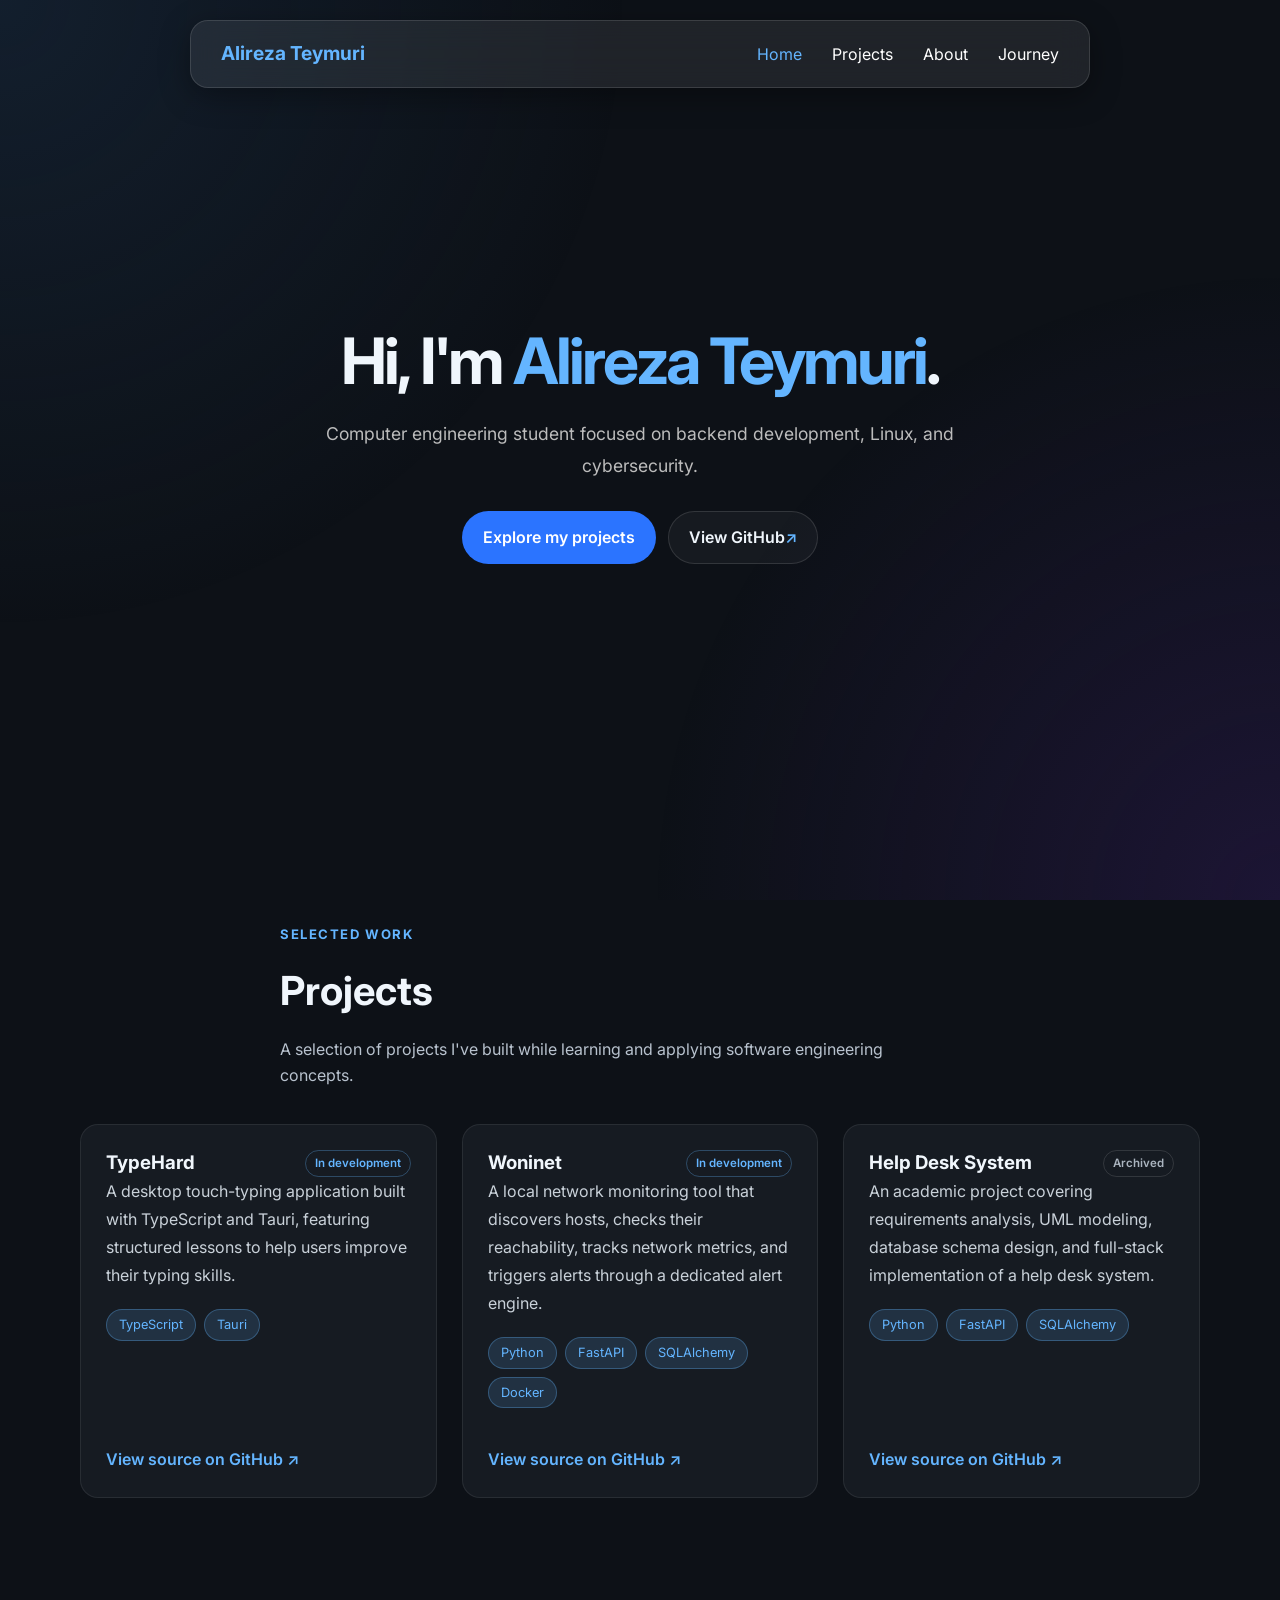
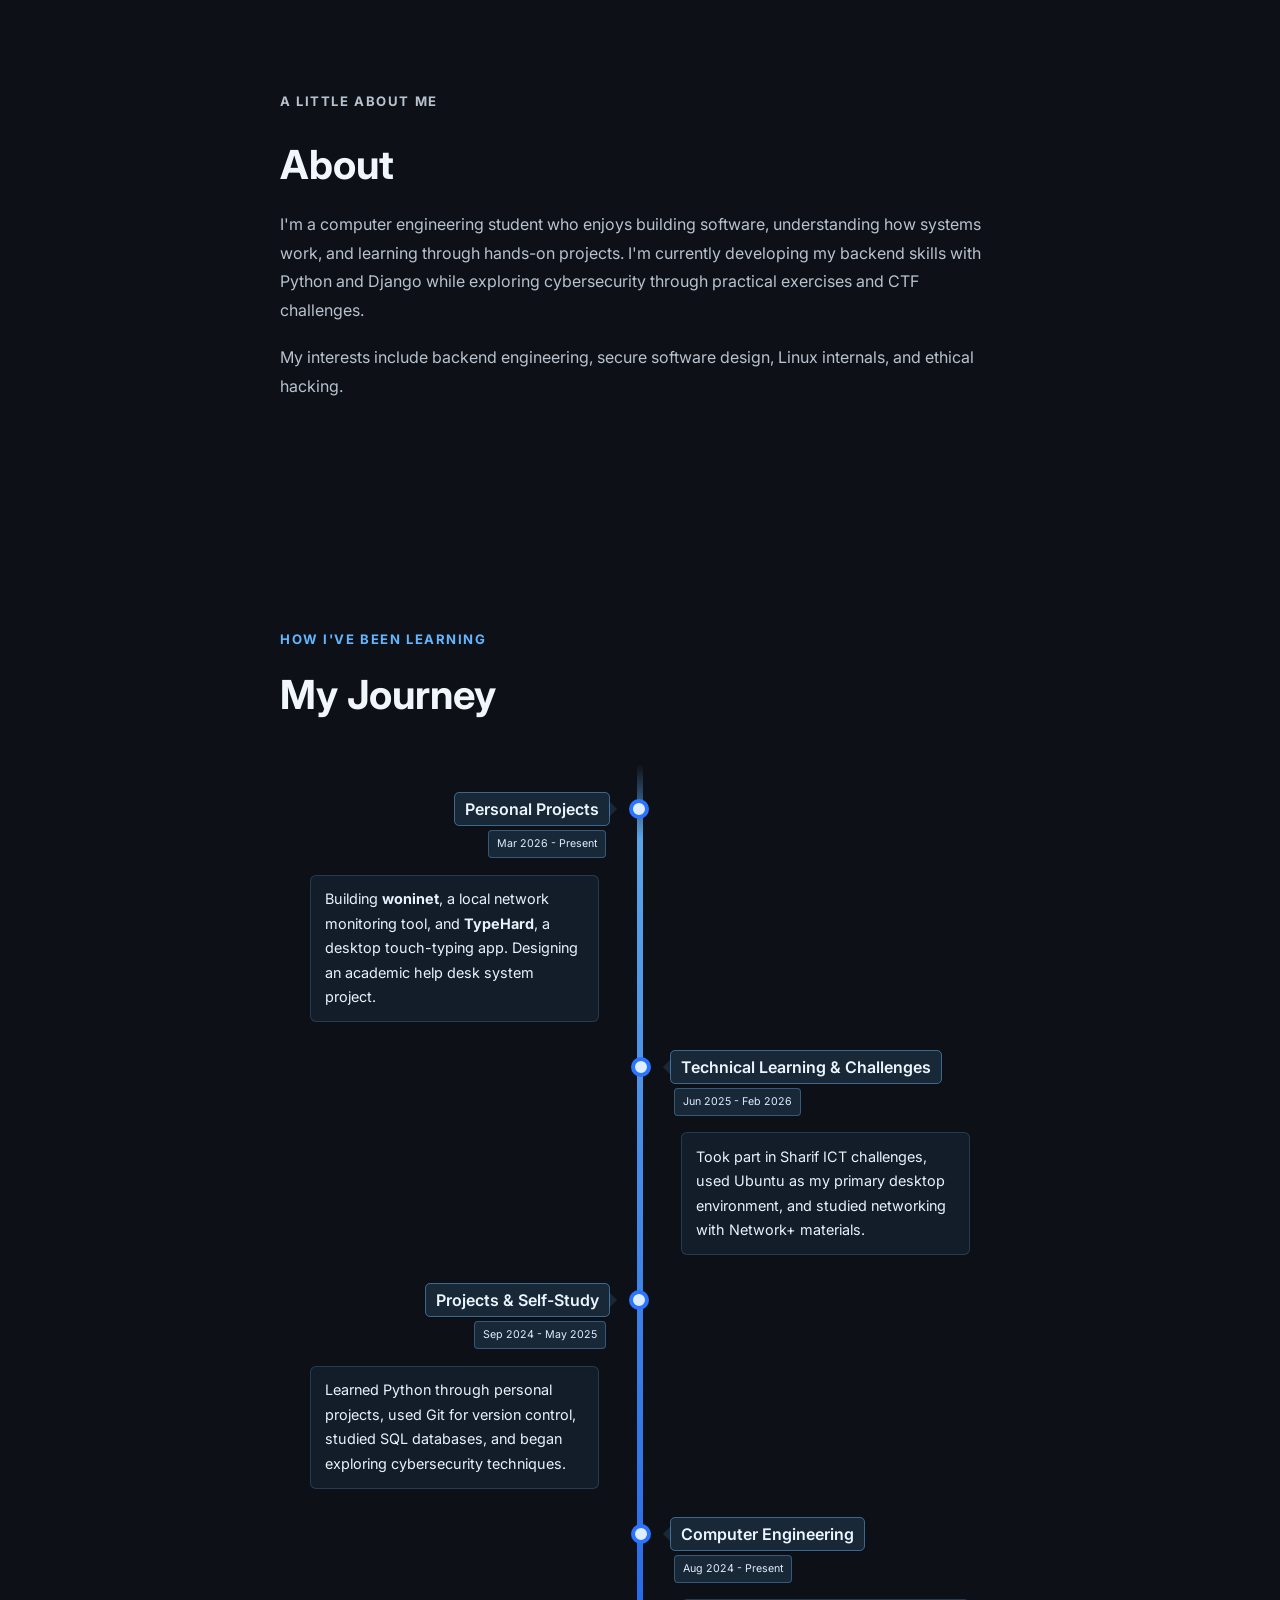
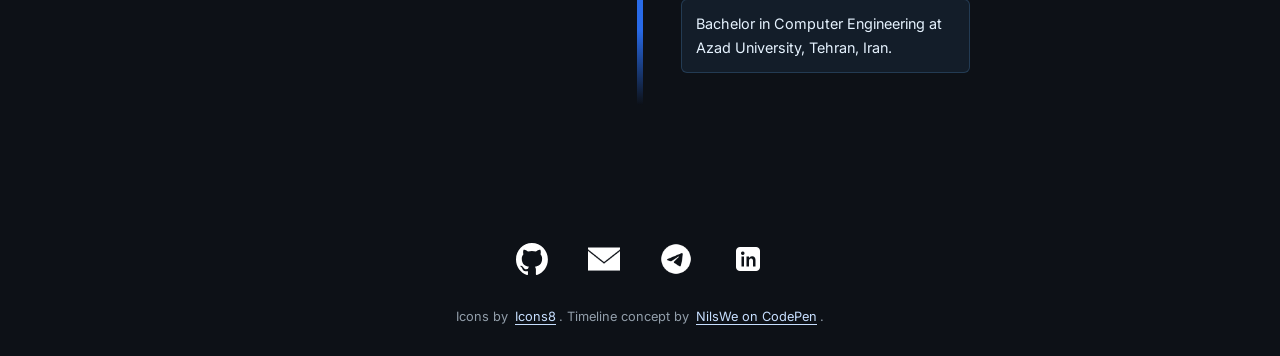
==== commit c60fc82a: "Mark the woninet project as in development" ====
--- a/index.html
+++ b/index.html
@@ -60,12 +60,14 @@
                 <article class="card">
                     <div class="card-heading">
                         <h3>Woninet</h3>
+                        <span class="project-status">In development</span>
                     </div>
                     <p>A local network monitoring tool that discovers hosts, checks their reachability, tracks network metrics, and triggers alerts through a dedicated alert engine.</p>
                     <div class="tech-stack" aria-label="Technologies used">
                         <span class="tech">Python</span>
                         <span class="tech">FastAPI</span>
                         <span class="tech">SQLAlchemy</span>
+                        <span class="tech">Docker</span>
                     </div>
                     <a class="project-link" href="https://github.com/teymuri-alireza/woninet" target="_blank" rel="noopener noreferrer">View source on GitHub <span aria-hidden="true">↗</span></a>
                 </article>
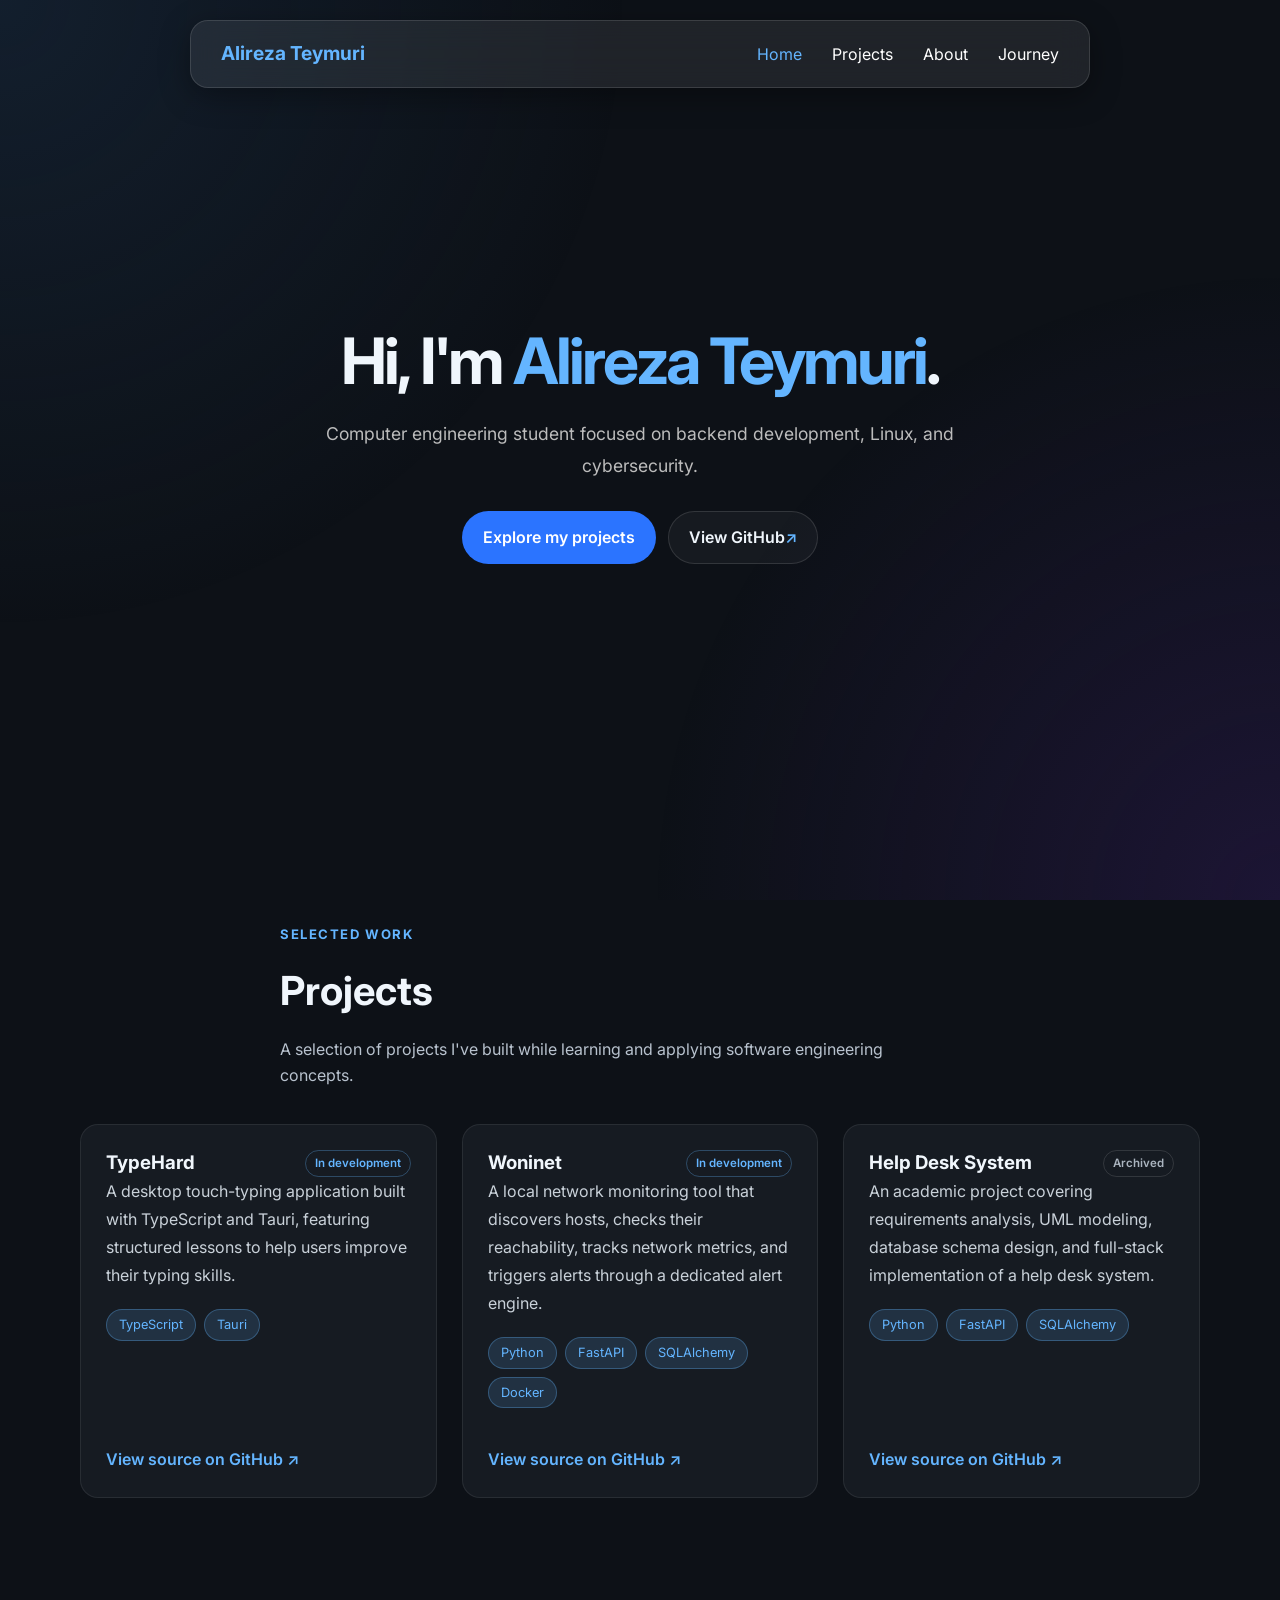
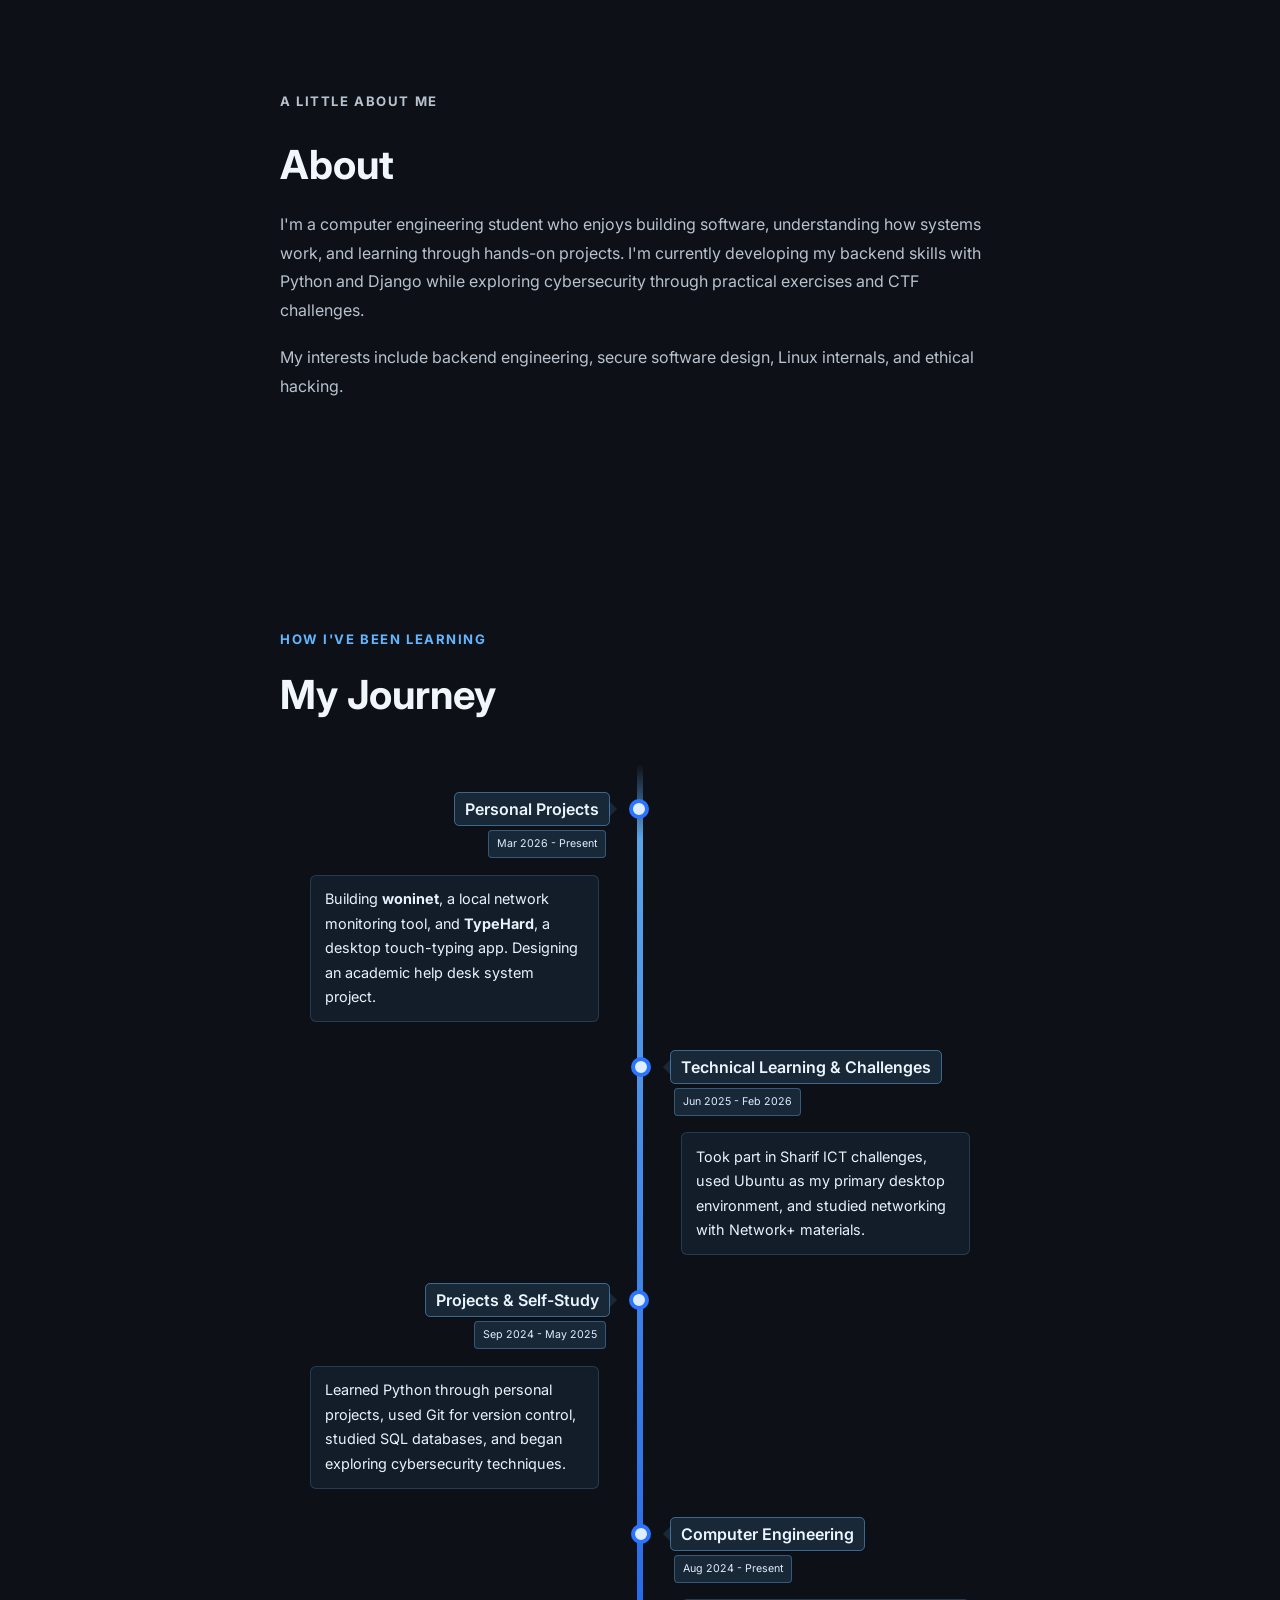
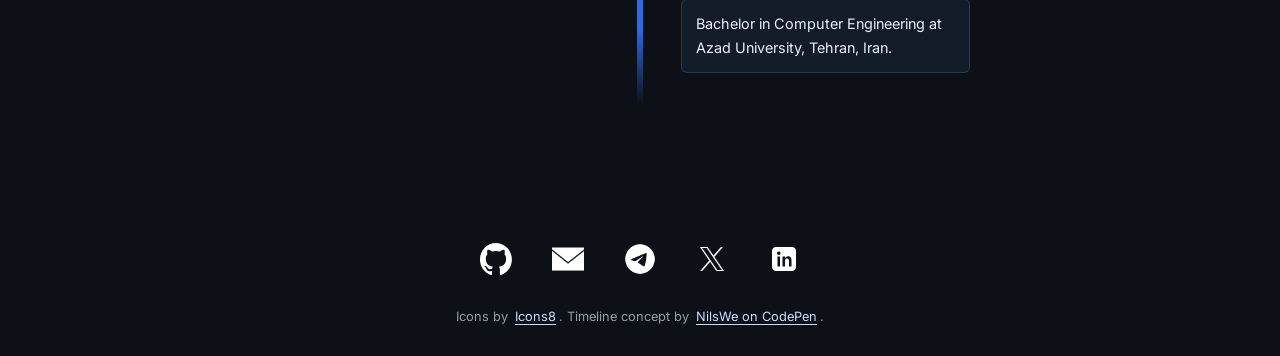
==== commit 481a781b: "Add Twitter (X) account URL" ====
--- a/index.html
+++ b/index.html
@@ -160,6 +160,9 @@
             <a href="https://t.me/DevJournals" aria-label="Telegram channel (Persian)" title="Telegram channel (in Persian)" target="_blank" rel="noopener noreferrer">
                 <img src="./img/icons8-telegram-50.png" alt="" width="40" height="40">
             </a>
+            <a href="https://x.com/teymuri_dev" aria-label="Twitter (X)" title="Twitter (X)" target="_blank" rel="noopener noreferrer">
+                <img src="./img/icons8-x-50.png" alt="" width="40" height="40">
+            </a>
             <a href="https://www.linkedin.com/in/alireza-teymuri-b76406443/" aria-label="LinkedIn" title="LinkedIn" target="_blank" rel="noopener noreferrer">
                 <img src="./img/icons8-linkedin-64.png" alt="" width="40" height="40">
             </a>
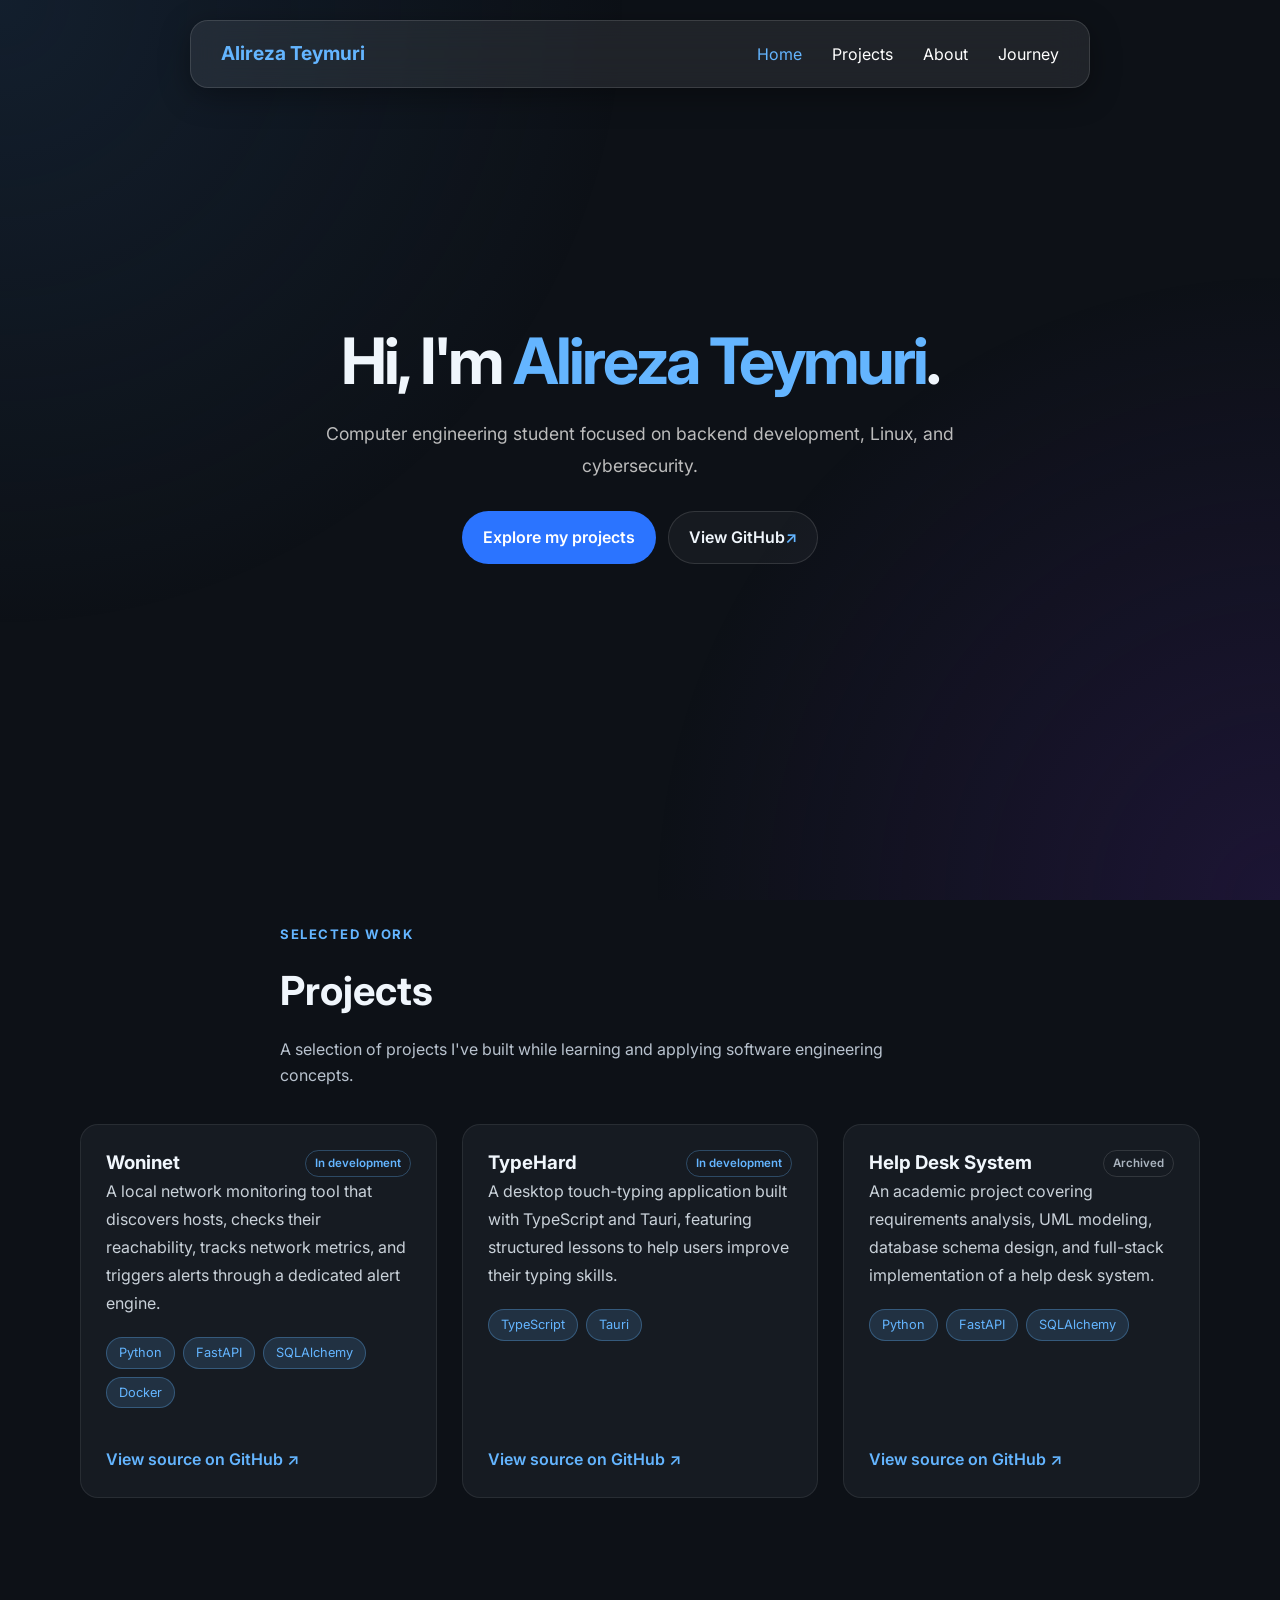
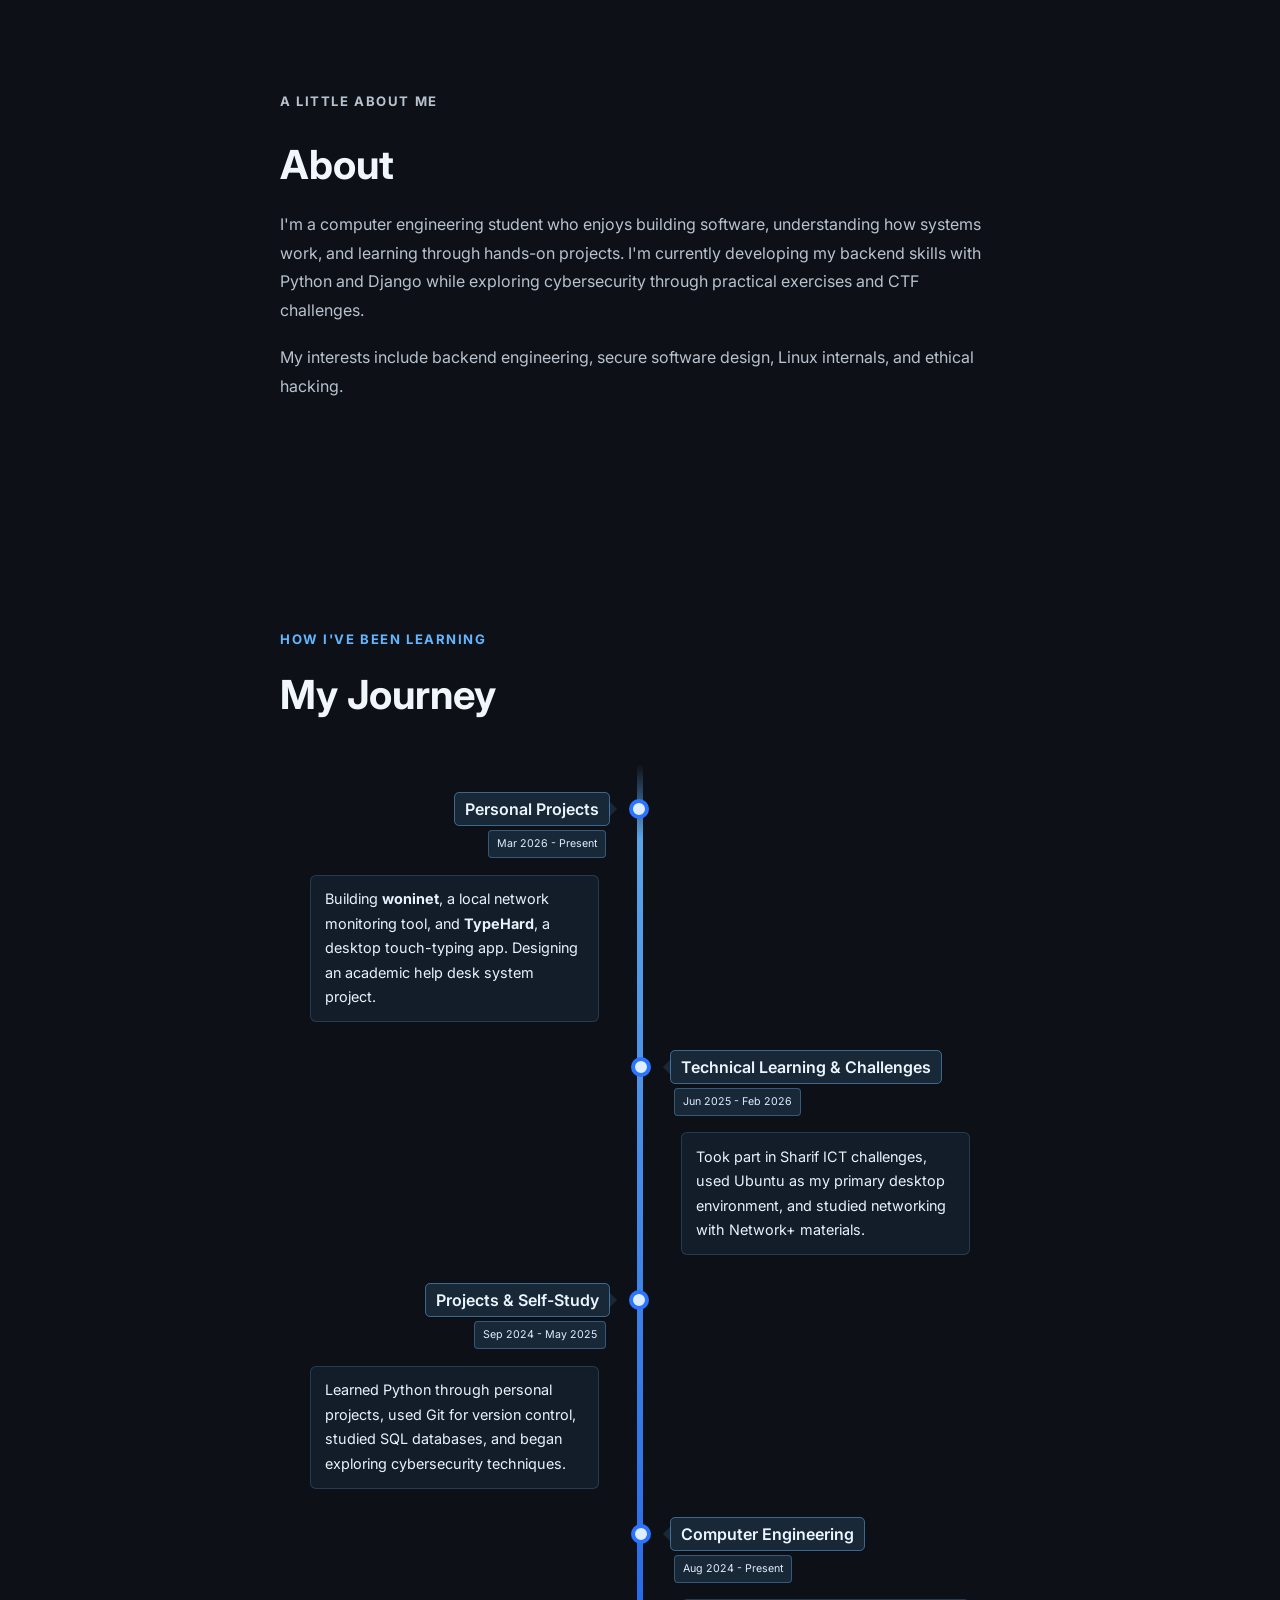
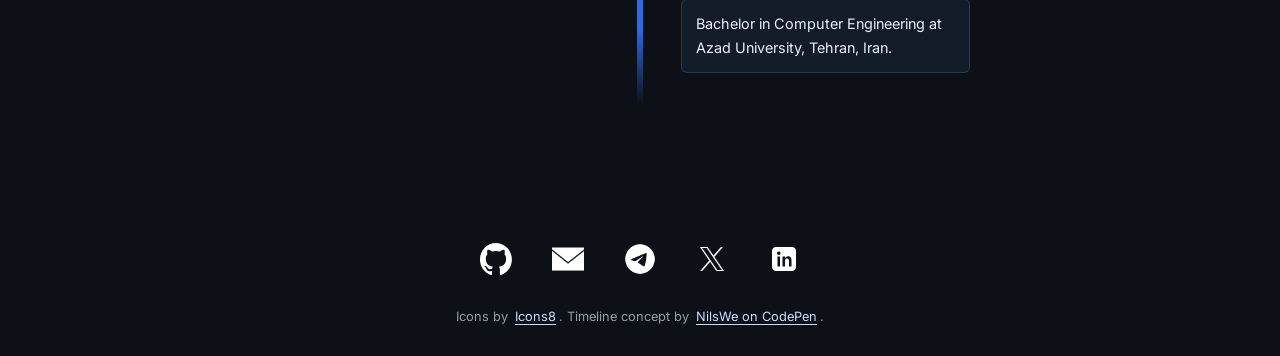
==== commit 26f62aec: "Move Woninet before TypeHard" ====
--- a/index.html
+++ b/index.html
@@ -46,19 +46,6 @@
             <div class="cards">
                 <article class="card">
                     <div class="card-heading">
-                        <h3>TypeHard</h3>
-                        <span class="project-status">In development</span>
-                    </div>
-                    <p>A desktop touch-typing application built with TypeScript and Tauri, featuring structured lessons to help users improve their typing skills.</p>
-                    <div class="tech-stack" aria-label="Technologies used">
-                        <span class="tech">TypeScript</span>
-                        <span class="tech">Tauri</span>
-                    </div>
-                    <a class="project-link" href="https://github.com/teymuri-alireza/typehard" target="_blank" rel="noopener noreferrer">View source on GitHub <span aria-hidden="true">↗</span></a>
-                </article>
-
-                <article class="card">
-                    <div class="card-heading">
                         <h3>Woninet</h3>
                         <span class="project-status">In development</span>
                     </div>
@@ -70,6 +57,19 @@
                         <span class="tech">Docker</span>
                     </div>
                     <a class="project-link" href="https://github.com/teymuri-alireza/woninet" target="_blank" rel="noopener noreferrer">View source on GitHub <span aria-hidden="true">↗</span></a>
+                </article>
+
+                <article class="card">
+                    <div class="card-heading">
+                        <h3>TypeHard</h3>
+                        <span class="project-status">In development</span>
+                    </div>
+                    <p>A desktop touch-typing application built with TypeScript and Tauri, featuring structured lessons to help users improve their typing skills.</p>
+                    <div class="tech-stack" aria-label="Technologies used">
+                        <span class="tech">TypeScript</span>
+                        <span class="tech">Tauri</span>
+                    </div>
+                    <a class="project-link" href="https://github.com/teymuri-alireza/typehard" target="_blank" rel="noopener noreferrer">View source on GitHub <span aria-hidden="true">↗</span></a>
                 </article>
 
                 <article class="card">
@@ -163,7 +163,7 @@
             <a href="https://x.com/teymuri_dev" aria-label="Twitter (X)" title="Twitter (X)" target="_blank" rel="noopener noreferrer">
                 <img src="./img/icons8-x-50.png" alt="" width="40" height="40">
             </a>
-            <a href="https://www.linkedin.com/in/alireza-teymuri-b76406443/" aria-label="LinkedIn" title="LinkedIn" target="_blank" rel="noopener noreferrer">
+            <a href="https://www.linkedin.com/in/alireza-teymuri" aria-label="LinkedIn" title="LinkedIn" target="_blank" rel="noopener noreferrer">
                 <img src="./img/icons8-linkedin-64.png" alt="" width="40" height="40">
             </a>
         </div>
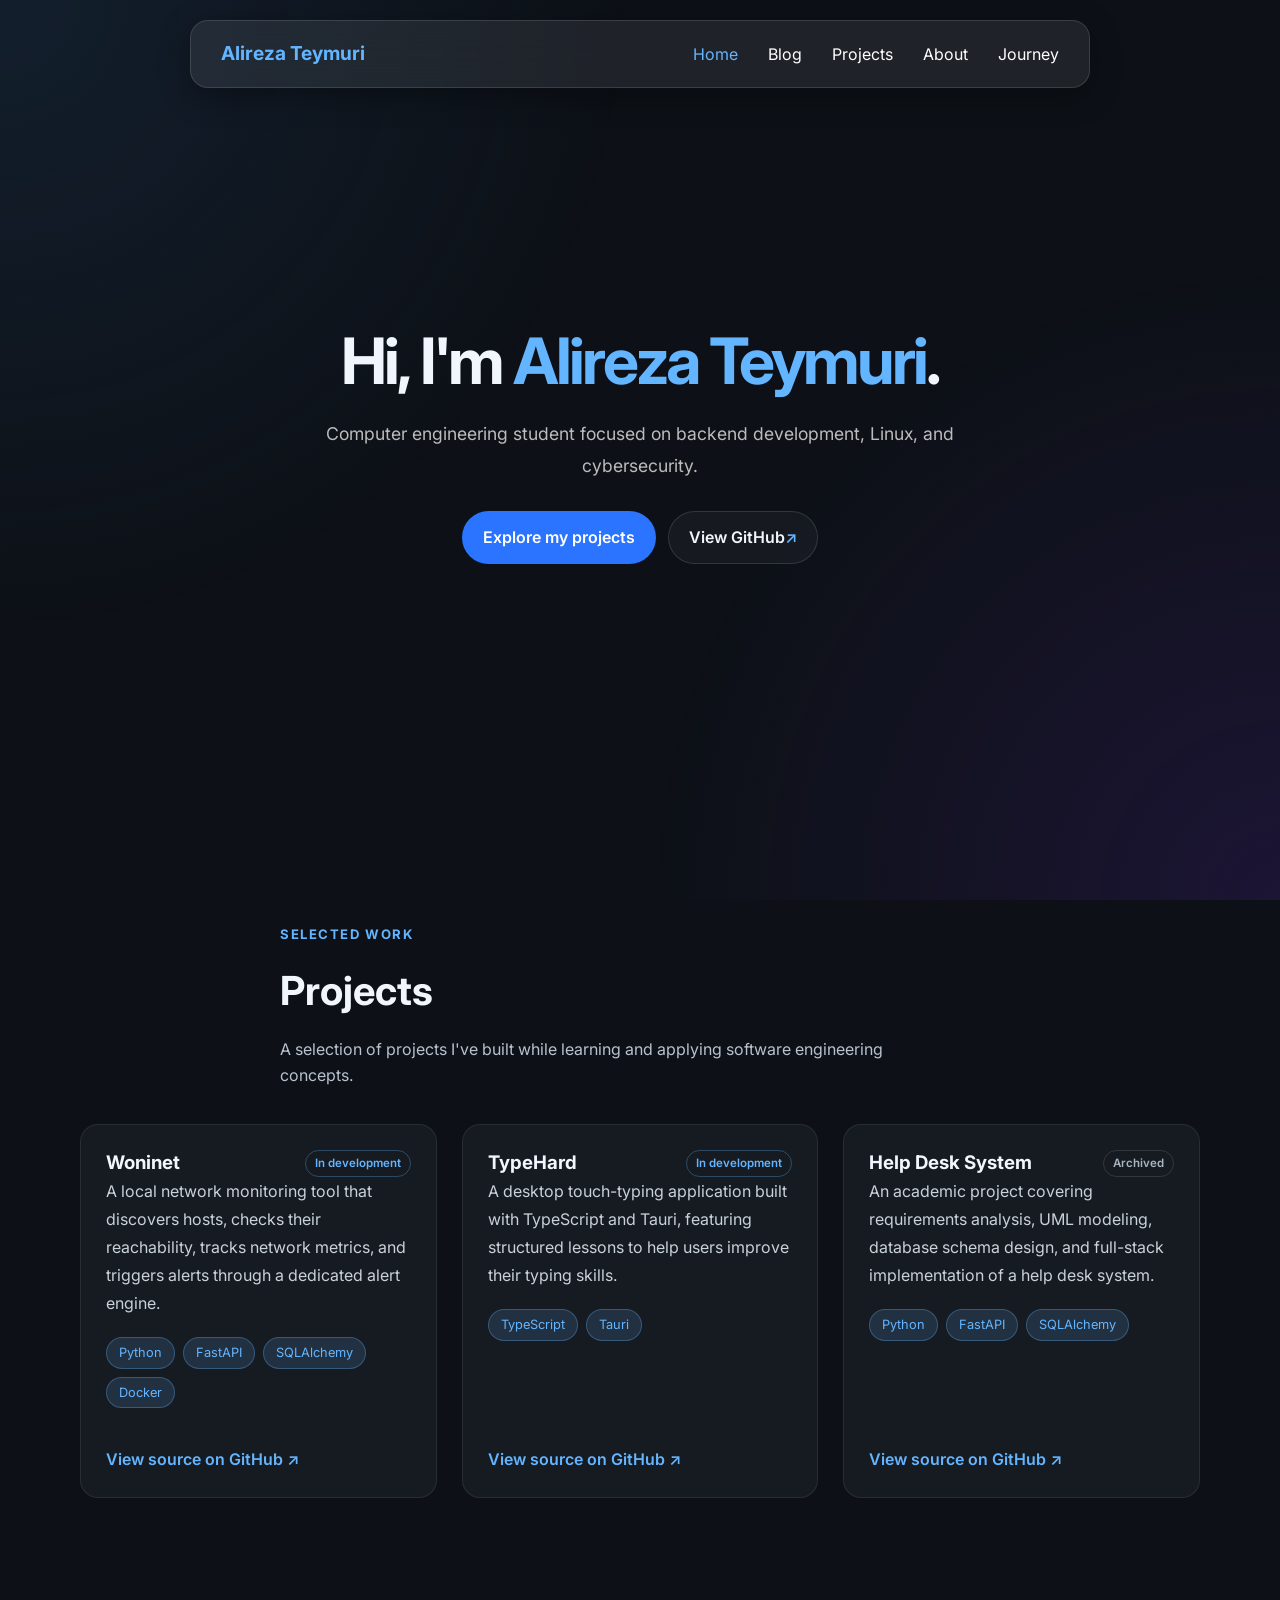
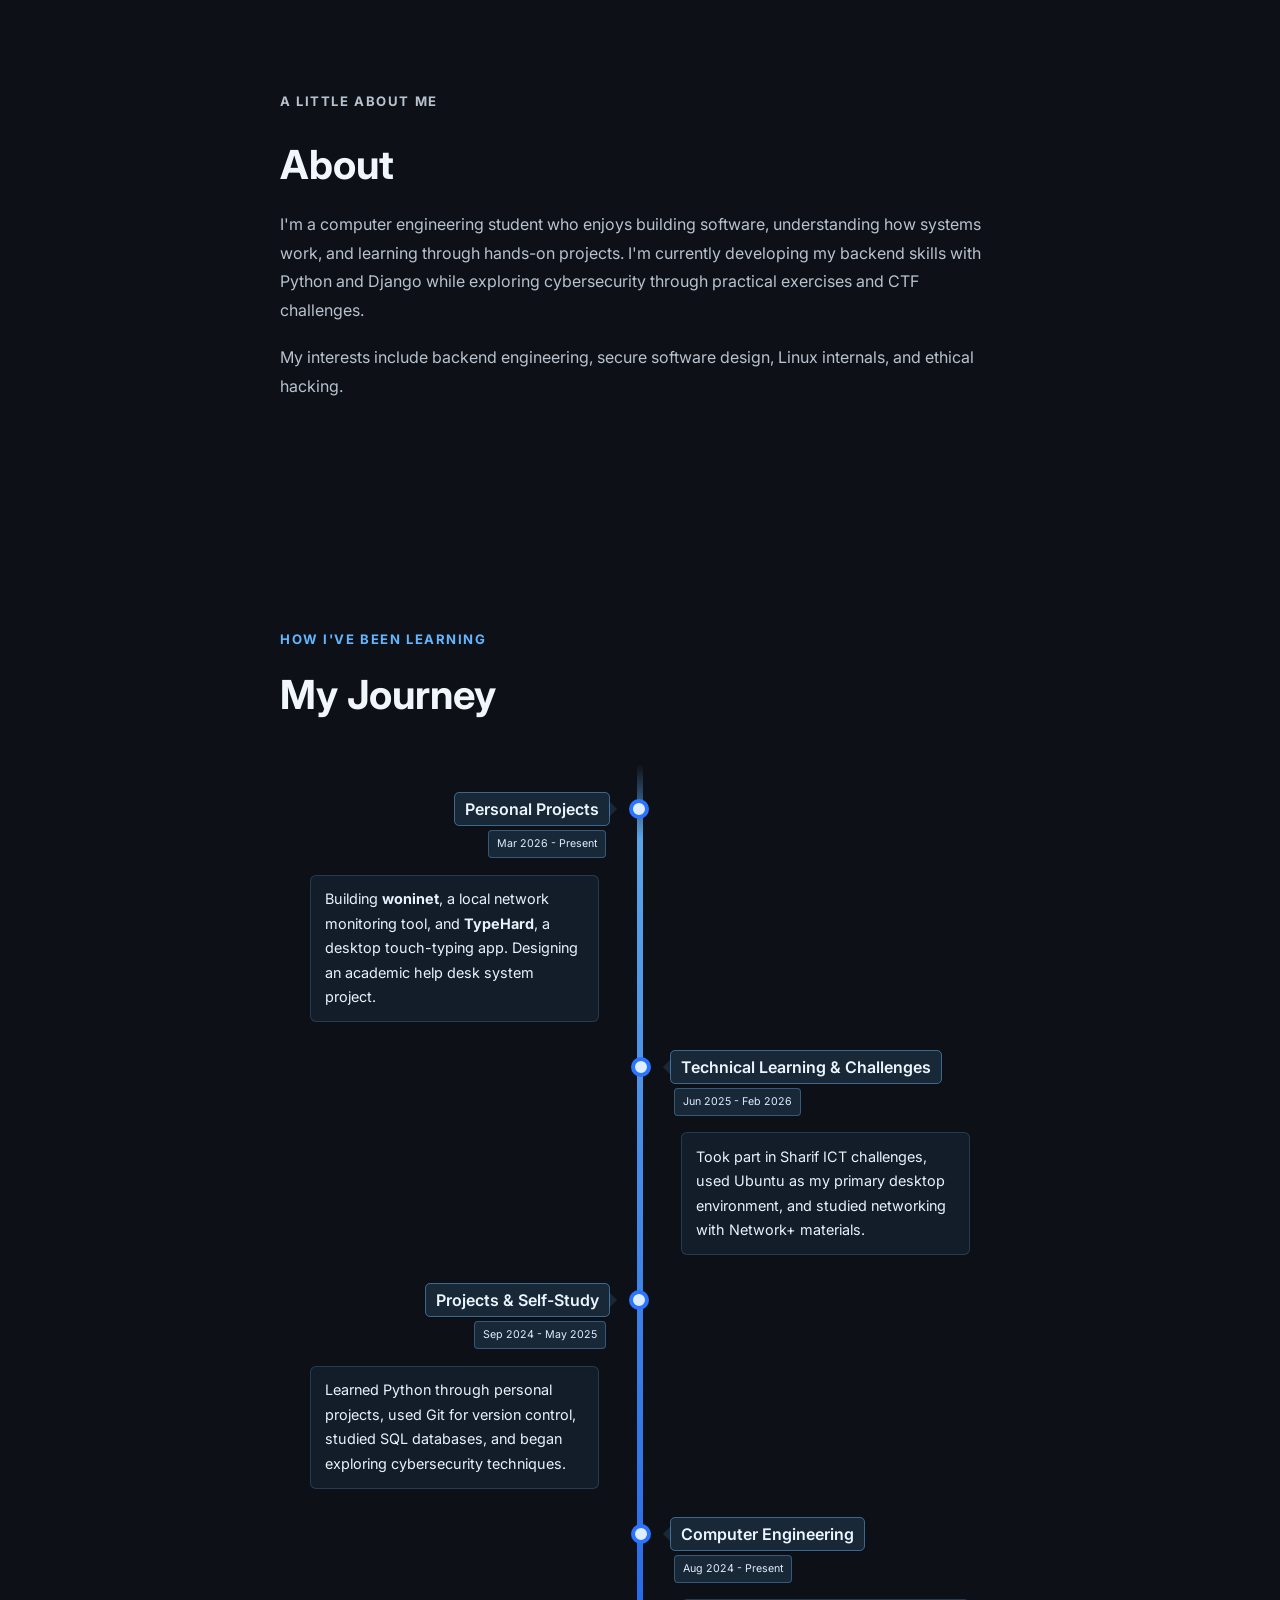
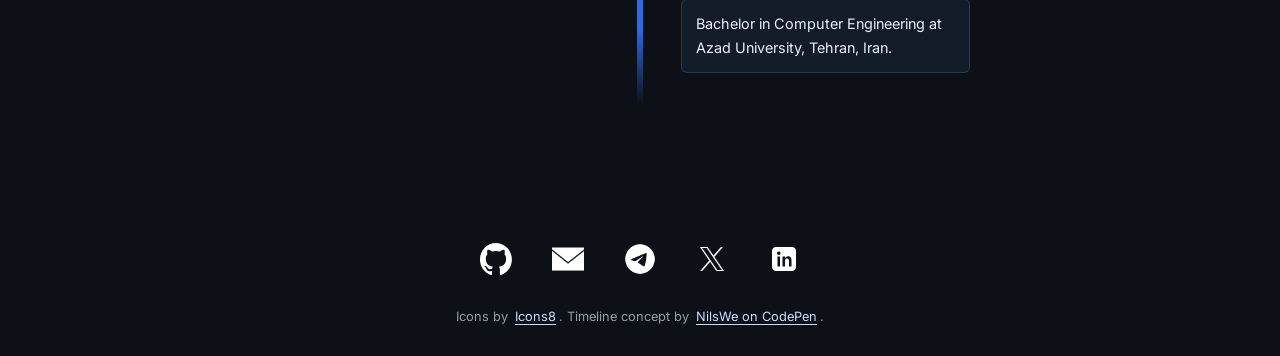
==== commit fce7e962: "Introduce the blog page" ====
--- a/index.html
+++ b/index.html
@@ -18,6 +18,7 @@
         <a class="logo" href="#home" aria-label="Alireza Teymuri — home">Alireza Teymuri</a>
         <ul>
             <li><a href="#home" class="active">Home</a></li>
+            <li><a href="./blog/index.html">Blog</a></li>
             <li><a href="#projects">Projects</a></li>
             <li><a href="#about">About</a></li>
             <li><a href="#timeline">Journey</a></li>
